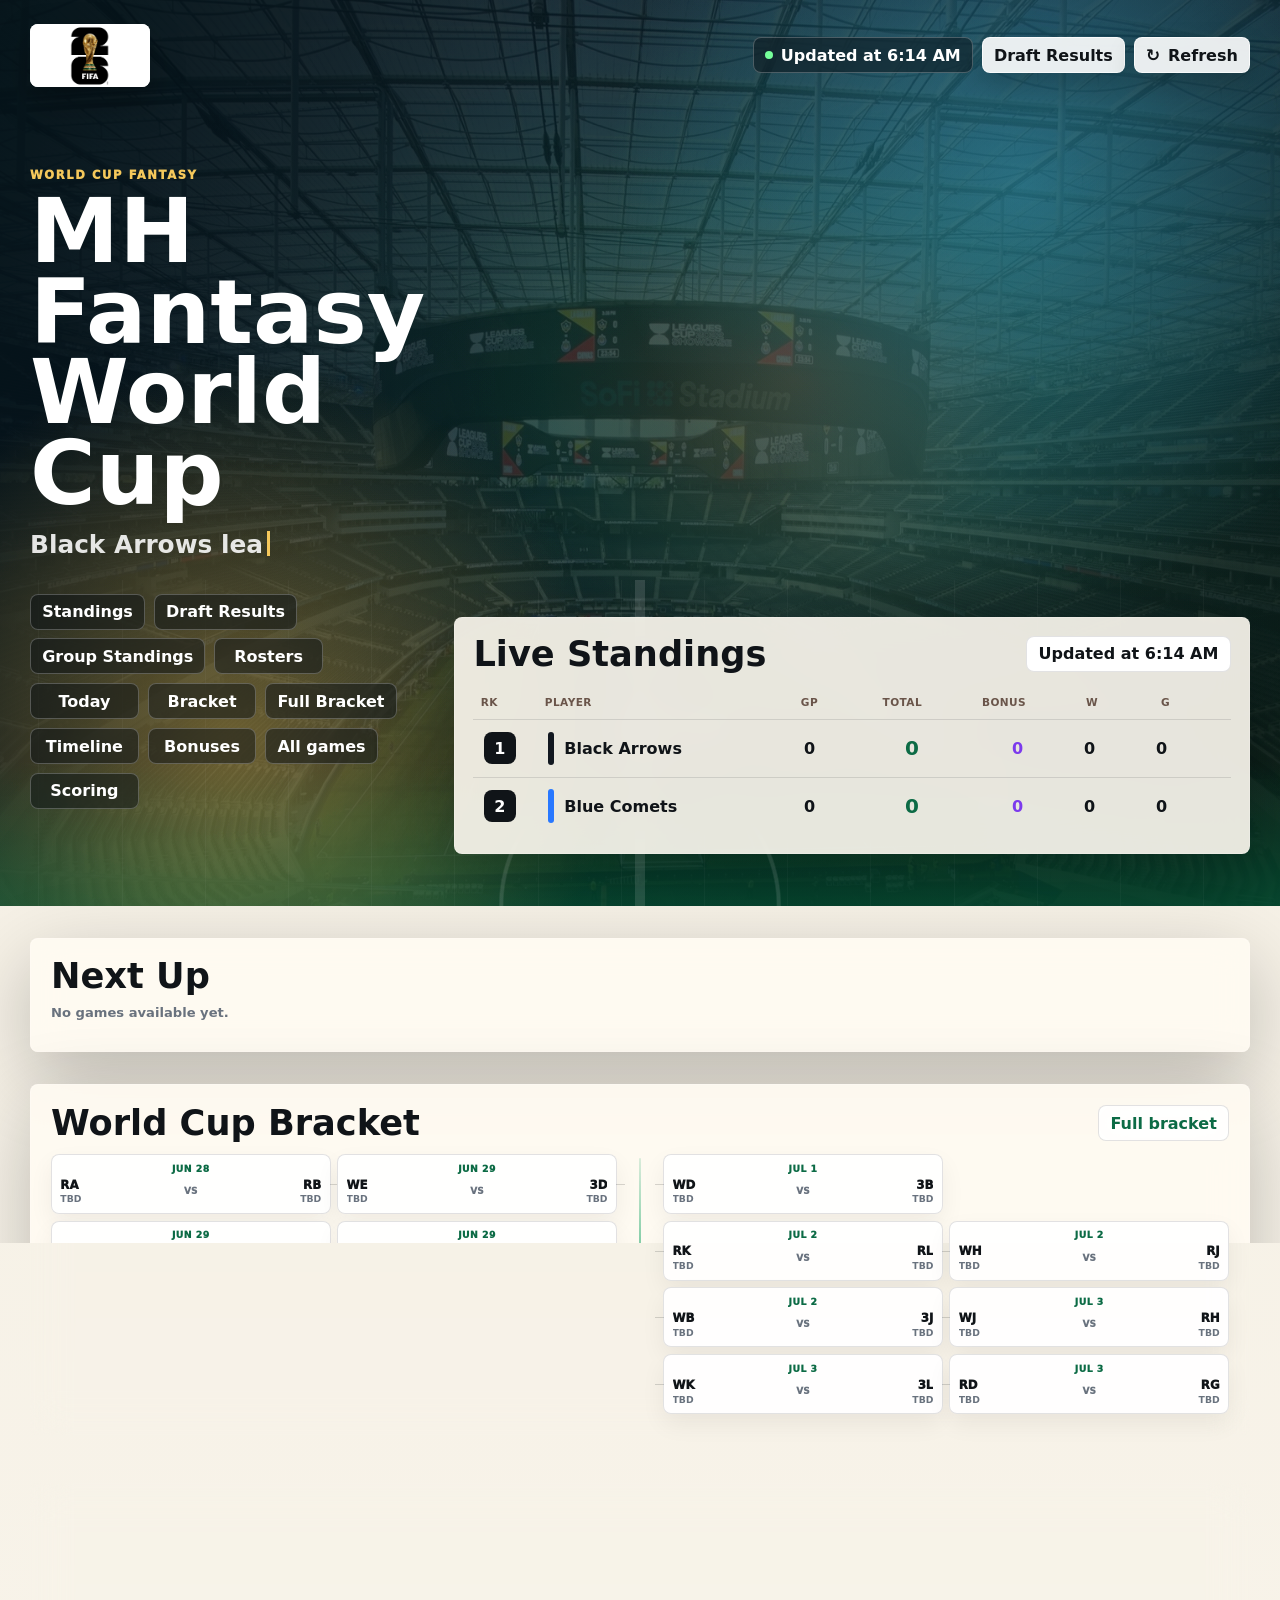
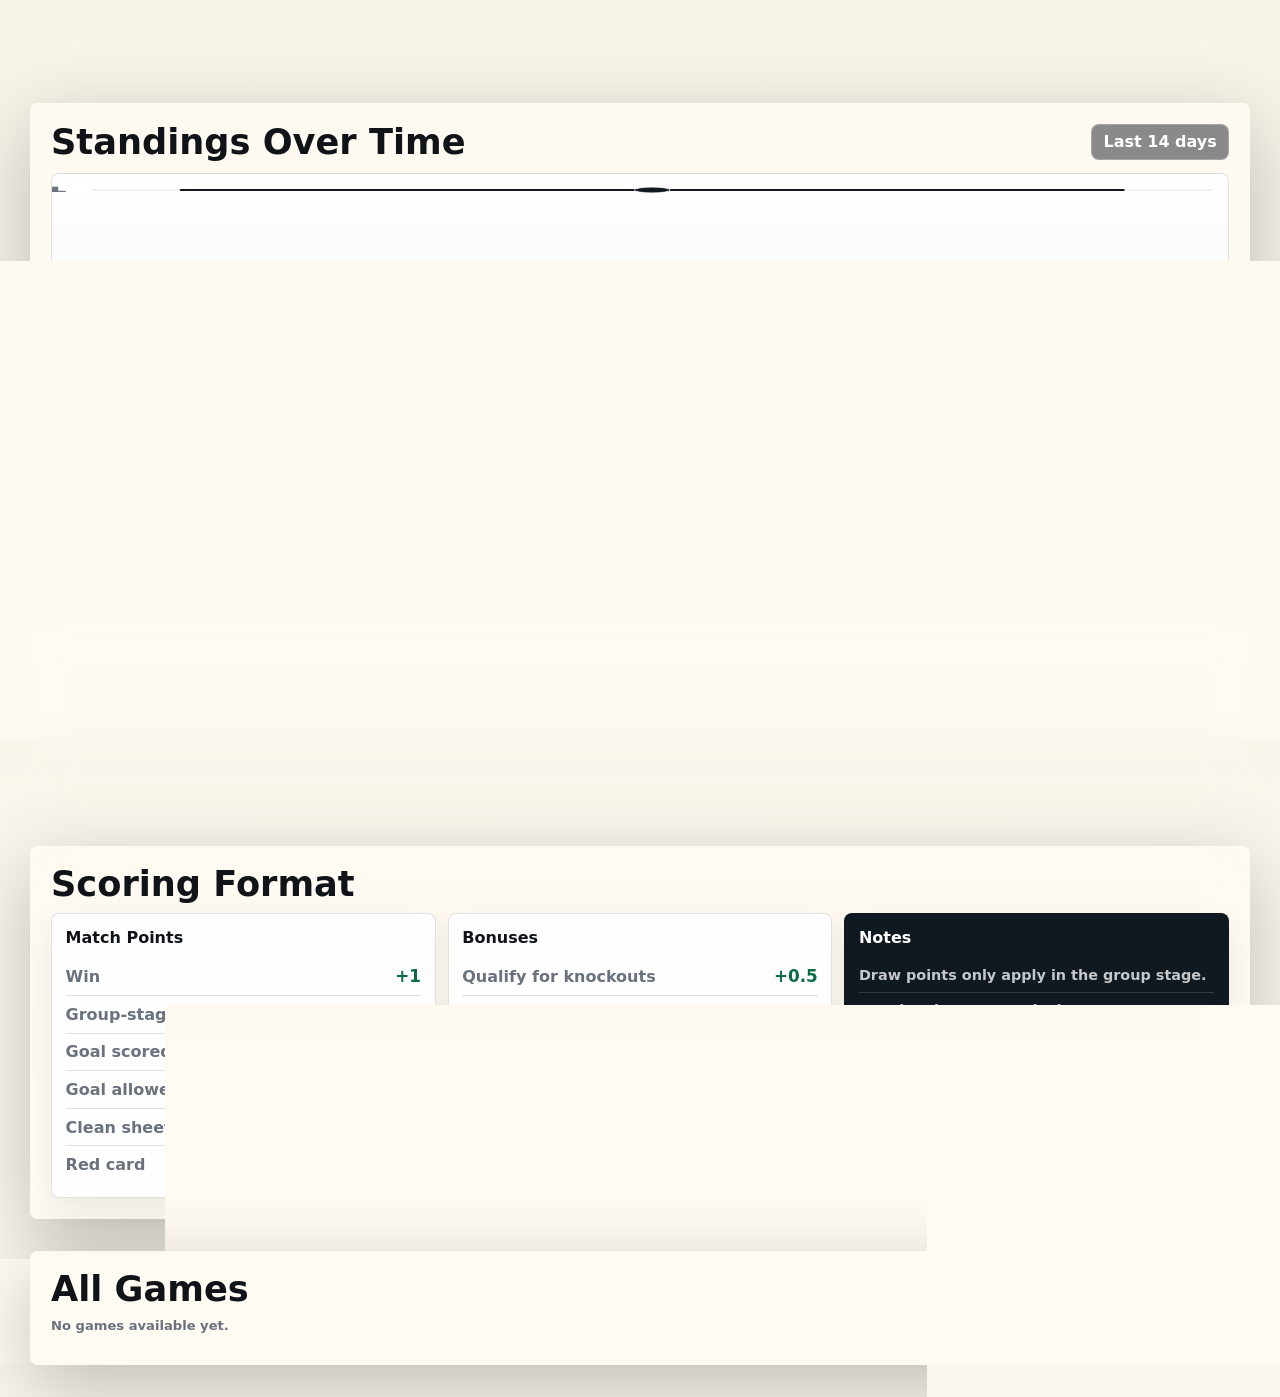
==== index.html @ ad32fd96 "ready for knockouts" ====
<!doctype html>
<html lang="en">
  <head>
    <meta charset="utf-8">
    <meta name="viewport" content="width=device-width, initial-scale=1">
    <title>World Cup Fantasy Table</title>
    <meta name="description" content="A simple, visual landing page for a World Cup fantasy league.">
    <link rel="stylesheet" href="./styles.css">
  </head>
  <body>
    <main>
      <section class="matchday-landing" aria-labelledby="page-title">
        <div class="stadium-wash"></div>
        <header class="topline">
          <img src="./assets/avi_assets/2026-fifa-world-cup-logo.jpg" alt="World Cup 2026 logo" class="brand-mark">
          <div class="top-actions">
            <div class="live-chip" id="top-updated"><span></span> Updating</div>
            <a class="refresh-button draft-results-button" href="./draft-results.html" aria-label="View draft results and initial power rankings">
              Draft Results
            </a>
            <button type="button" class="refresh-button" id="refresh-dashboard" aria-label="Refresh results">
              <span aria-hidden="true">↻</span>
              Refresh
            </button>
          </div>
        </header>

        <div class="hero-grid">
          <section class="hero-copy">
            <p class="eyebrow">World Cup Fantasy</p>
            <h1 id="page-title">MH Fantasy World Cup</h1>
            <p class="typing-line" aria-live="polite">
              <span id="typing-text">Loading table notes</span>
            </p>
            <nav class="jump-row" aria-label="Dashboard sections">
              <a href="#standings">Standings</a>
              <a href="./draft-results.html">Draft Results</a>
              <a href="./group-standings.html">Group Standings</a>
              <a href="#countries">Rosters</a>
              <a href="#matches">Today</a>
              <a href="#world-cup-bracket">Bracket</a>
              <a href="./world-cup-bracket.html">Full Bracket</a>
              <a href="#timeline">Timeline</a>
              <a href="#projected-bonuses">Bonuses</a>
              <a href="#all-games">All games</a>
              <a href="#scoring">Scoring</a>
            </nav>
          </section>

          <section id="standings" class="table-stage" aria-labelledby="standings-title">
            <div class="section-heading">
              <div>
                <h2 id="standings-title">Live Standings</h2>
              </div>
              <span id="last-updated" class="soft-pill">Loading</span>
            </div>
            <div class="standings-wrap">
              <table class="fantasy-table">
                <thead>
                  <tr>
                    <th title="Rank">RK</th>
                    <th>Player</th>
                    <th>GP</th>
                    <th>Total</th>
                    <th title="Bonus">Bonus</th>
                    <th title="Wins">W</th>
                    <th title="Goals">G</th>
                    <th title="Defense">Def</th>
                    <th title="Countries remaining">Alive</th>
                    <th title="Cards">Cards</th>
                  </tr>
                </thead>
                <tbody id="standings-body"></tbody>
              </table>
            </div>
          </section>
        </div>

        <div class="flag-ribbon" id="flag-ribbon" aria-label="Countries in play"></div>
      </section>

      <section id="matches" class="content-section match-section" aria-labelledby="matches-title">
        <div class="section-heading">
          <div>
            <h2 id="matches-title">Today's Games</h2>
          </div>
        </div>
        <div id="match-strip" class="match-strip"></div>
      </section>

      <section id="world-cup-bracket" class="content-section bracket-section" aria-labelledby="bracket-title">
        <div class="section-heading">
          <div>
            <h2 id="bracket-title">World Cup Bracket</h2>
          </div>
          <a class="soft-pill soft-pill-link" href="./world-cup-bracket.html">Full bracket</a>
        </div>
        <div id="world-cup-bracket-grid" class="world-cup-bracket-grid"></div>
      </section>

      <section id="countries" class="content-section countries-section" aria-labelledby="countries-title">
        <div class="section-heading">
          <div>
            <h2 id="countries-title">Rosters</h2>
          </div>
        </div>
        <div id="country-breakdown" class="roster-breakdown"></div>
      </section>

      <section id="timeline" class="content-section timeline-section" aria-labelledby="timeline-title">
        <div class="section-heading">
          <div>
            <h2 id="timeline-title">Standings Over Time</h2>
          </div>
          <span class="soft-pill">Last 14 days</span>
        </div>
        <div id="points-timeline" class="points-timeline"></div>
      </section>

      <section id="projected-bonuses" class="content-section projected-bonus-section" aria-labelledby="projected-bonus-title">
        <div class="section-heading">
          <div>
            <h2 id="projected-bonus-title">Bonuses</h2>
          </div>
          <span class="soft-pill">Group table</span>
        </div>
        <div id="projected-bonus-grid" class="projected-bonus-grid"></div>
      </section>

      <section id="scoring" class="content-section scoring-section" aria-labelledby="scoring-title">
        <div class="section-heading">
          <div>
            <h2 id="scoring-title">Scoring Format</h2>
          </div>
        </div>
        <div class="scoring-grid" aria-label="World Cup fantasy scoring rules">
          <article class="scoring-card">
            <h3>Match Points</h3>
            <div class="scoring-row"><span>Win</span><strong>+1</strong></div>
            <div class="scoring-row"><span>Group-stage draw</span><strong>+0.5</strong></div>
            <div class="scoring-row"><span>Goal scored</span><strong>+0.5</strong></div>
            <div class="scoring-row"><span>Goal allowed</span><strong>-0.25</strong></div>
            <div class="scoring-row"><span>Clean sheet</span><strong>+0.5</strong></div>
            <div class="scoring-row"><span>Red card</span><strong>-1</strong></div>
          </article>
          <article class="scoring-card">
            <h3>Bonuses</h3>
            <div class="scoring-row"><span>Qualify for knockouts</span><strong>+0.5</strong></div>
            <div class="scoring-row"><span>Win group</span><strong>+1</strong></div>
            <div class="scoring-row"><span>Win World Cup</span><strong>+2</strong></div>
          </article>
          <article class="scoring-card scoring-notes">
            <h3>Notes</h3>
            <p>Draw points only apply in the group stage.</p>
            <p>Penalty shootout goals do not count as goals scored.</p>
            <p>There are no round-by-round knockout advancement bonuses.</p>
          </article>
        </div>
      </section>

      <section id="all-games" class="content-section all-games-section" aria-labelledby="all-games-title">
        <div class="section-heading">
          <div>
            <h2 id="all-games-title">All Games</h2>
          </div>
        </div>
        <div id="all-games-list" class="all-games-list"></div>
      </section>
    </main>

    <div id="match-breakdown-modal" class="match-breakdown-modal" aria-hidden="true">
      <div class="match-breakdown-backdrop" data-close-match-breakdown></div>
      <section class="match-breakdown-panel" role="dialog" aria-modal="true" aria-labelledby="match-breakdown-title">
        <button class="match-breakdown-close" type="button" aria-label="Close scoring breakdown" data-close-match-breakdown>&times;</button>
        <div id="match-breakdown-content"></div>
      </section>
    </div>

    <script src="./config.js"></script>
    <script src="./world-cup-2026-groups.js?v=20260620-groups"></script>
    <script src="./app.js?v=20260620-groups"></script>
  </body>
</html>
---- styles.css ----
:root {
  --ink: #101418;
  --muted: #69727e;
  --paper: #fbf7ee;
  --line: rgba(16, 20, 24, 0.12);
  --grass: #0a5a3c;
  --green: #18a566;
  --gold: #f5c85b;
  --red: #e54b4b;
  --blue: #2878ff;
  --cyan: #4dd5ff;
  --shadow: 0 24px 80px rgba(0, 0, 0, 0.24);
  --radius: 8px;
  --font: Inter, ui-sans-serif, system-ui, -apple-system, BlinkMacSystemFont, "Segoe UI", sans-serif;
  --page-pad: clamp(0.85rem, 2.2vw, 1.5rem);
}

* {
  box-sizing: border-box;
}

html {
  scroll-behavior: smooth;
}

body {
  margin: 0;
  color: var(--ink);
  font-family: var(--font);
  background:
    linear-gradient(180deg, #07150f 0, #f5f0e5 38rem, #fbf7ee 100%);
  overflow-x: hidden;
}

button,
select {
  font: inherit;
}

.matchday-landing {
  position: relative;
  min-height: 100vh;
  padding: var(--page-pad);
  overflow: hidden;
  color: white;
  background:
    url("./assets/processed/landing-background-overlay.svg") center / cover,
    linear-gradient(90deg, rgba(4, 9, 12, 0.88), rgba(4, 9, 12, 0.38) 45%, rgba(4, 9, 12, 0.68)),
    url("./assets/processed/landing-background-desktop.jpg") center / cover;
}

.matchday-landing::before {
  content: "";
  position: absolute;
  inset: 0;
  pointer-events: none;
  background:
    radial-gradient(circle at 18% 82%, rgba(245, 200, 91, 0.42), transparent 24rem),
    radial-gradient(circle at 80% 20%, rgba(77, 213, 255, 0.34), transparent 26rem),
    linear-gradient(transparent 0 84%, rgba(10, 90, 60, 0.65));
}

.matchday-landing::after {
  content: "";
  position: absolute;
  inset: auto -10% 0;
  height: 36%;
  pointer-events: none;
  background:
    linear-gradient(90deg, transparent 49.7%, rgba(255, 255, 255, 0.18) 49.7% 50.3%, transparent 50.3%),
    radial-gradient(circle at 50% 100%, transparent 0 8.5rem, rgba(255, 255, 255, 0.18) 8.6rem 8.75rem, transparent 8.85rem),
    repeating-linear-gradient(90deg, rgba(255, 255, 255, 0.05) 0 1px, transparent 1px 5.2rem);
  opacity: 0.75;
}

.stadium-wash {
  position: absolute;
  inset: 0;
  pointer-events: none;
  backdrop-filter: saturate(1.1);
}

.topline,
.hero-grid,
.flag-ribbon {
  position: relative;
  z-index: 1;
}

.topline {
  display: flex;
  align-items: center;
  justify-content: space-between;
  gap: 1rem;
  width: min(1220px, 100%);
  margin: 0 auto clamp(1rem, 3vh, 2rem);
}

.brand-mark {
  width: clamp(4.2rem, 11vw, 7.5rem);
  aspect-ratio: 1200 / 628;
  object-fit: contain;
  background: white;
  border-radius: var(--radius);
  box-shadow: 0 14px 34px rgba(0, 0, 0, 0.28);
}

.top-actions {
  display: flex;
  align-items: center;
  justify-content: flex-end;
  gap: 0.55rem;
  min-width: 0;
}

.brand-link {
  display: inline-flex;
}

.live-chip,
.soft-pill,
.jump-row a,
.refresh-button {
  display: inline-flex;
  align-items: center;
  gap: 0.5rem;
  min-height: 2.25rem;
  padding: 0.45rem 0.7rem;
  border: 1px solid rgba(255, 255, 255, 0.24);
  border-radius: var(--radius);
  background: rgba(10, 16, 22, 0.48);
  color: white;
  text-decoration: none;
  font-weight: 800;
  backdrop-filter: blur(14px);
}

.refresh-button {
  cursor: pointer;
  color: var(--ink);
  border-color: rgba(255, 255, 255, 0.72);
  background: rgba(255, 255, 255, 0.9);
  box-shadow: 0 12px 28px rgba(0, 0, 0, 0.18);
}

.soft-pill-link {
  color: #0c6b45;
  border-color: var(--line);
  background: rgba(255, 255, 255, 0.88);
}

.soft-pill-link:hover {
  border-color: rgba(24, 165, 102, 0.36);
  background: rgba(24, 165, 102, 0.12);
}

.refresh-button:hover {
  transform: translateY(-1px);
}

.draft-results-button {
  white-space: nowrap;
}

.refresh-button:disabled {
  cursor: wait;
  opacity: 0.72;
}

.refresh-button span {
  display: inline-block;
  font-size: 1.05rem;
  line-height: 1;
}

.refresh-button.is-refreshing span {
  animation: spin 0.7s linear infinite;
}

.jump-row a {
  justify-content: center;
  min-width: 6.8rem;
}

.live-chip span {
  width: 0.5rem;
  height: 0.5rem;
  border-radius: 50%;
  background: #75ff9a;
  box-shadow: 0 0 0 0 rgba(117, 255, 154, 0.8);
  animation: pulse 1.8s infinite;
}

.live-chip {
  white-space: nowrap;
}

.hero-grid {
  display: grid;
  grid-template-columns: minmax(18rem, 0.66fr) minmax(39rem, 1.34fr);
  gap: clamp(1rem, 3vw, 2rem);
  align-items: end;
  width: min(1220px, 100%);
  margin: 0 auto;
  min-height: min(48rem, calc(100vh - 10rem));
}

.hero-copy {
  padding-bottom: clamp(1rem, 5vh, 4rem);
}

.eyebrow {
  margin: 0 0 0.55rem;
  color: var(--gold);
  font-size: 0.72rem;
  font-weight: 950;
  letter-spacing: 0.14em;
  text-transform: uppercase;
}

h1,
h2,
h3,
p {
  margin-top: 0;
}

h1 {
  max-width: 12ch;
  margin-bottom: 1rem;
  font-size: clamp(3.1rem, 7vw, 5.7rem);
  line-height: 0.9;
  letter-spacing: 0;
}

.typing-line {
  min-height: 2.8rem;
  max-width: 34rem;
  margin-bottom: 1.2rem;
  color: rgba(255, 255, 255, 0.88);
  font-size: clamp(1.1rem, 2.1vw, 1.55rem);
  font-weight: 800;
}

#typing-text::after {
  content: "";
  display: inline-block;
  width: 0.12em;
  height: 1em;
  margin-left: 0.18em;
  vertical-align: -0.12em;
  background: var(--gold);
  animation: caret 0.9s steps(1) infinite;
}

.jump-row {
  display: flex;
  flex-wrap: wrap;
  gap: 0.55rem;
}

.table-stage,
.content-section {
  border: 1px solid rgba(255, 255, 255, 0.18);
  border-radius: var(--radius);
  background: rgba(255, 251, 242, 0.9);
  color: var(--ink);
  box-shadow: var(--shadow);
  backdrop-filter: blur(18px);
}

.table-stage {
  padding: clamp(0.85rem, 1.8vw, 1.15rem);
  overflow: hidden;
}

.section-heading {
  display: flex;
  gap: 1rem;
  align-items: center;
  justify-content: space-between;
  margin-bottom: 0.8rem;
}

.section-heading h2 {
  margin: 0;
  font-size: clamp(1.45rem, 3vw, 2.2rem);
  line-height: 0.95;
}

.table-stage .soft-pill {
  border-color: var(--line);
  background: white;
  color: var(--ink);
}

.standings-wrap {
  overflow-x: auto;
  overscroll-behavior-x: contain;
  scrollbar-color: rgba(16, 20, 24, 0.34) transparent;
}

.fantasy-table {
  width: 100%;
  min-width: 910px;
  border-collapse: collapse;
  table-layout: fixed;
}

.fantasy-table th:nth-child(1),
.fantasy-table td:nth-child(1) {
  width: 4rem;
}

.fantasy-table th:nth-child(2),
.fantasy-table td:nth-child(2) {
  width: 14rem;
}

.fantasy-table th:nth-child(3),
.fantasy-table td:nth-child(3) {
  width: 4rem;
}

.fantasy-table th:nth-child(4),
.fantasy-table td:nth-child(4) {
  width: 6.5rem;
}

.fantasy-table th:nth-child(5),
.fantasy-table td:nth-child(5) {
  width: 6.5rem;
}

.fantasy-table th:nth-child(6),
.fantasy-table td:nth-child(6),
.fantasy-table th:nth-child(7),
.fantasy-table td:nth-child(7) {
  width: 4.5rem;
}

.fantasy-table th:nth-child(8),
.fantasy-table td:nth-child(8),
.fantasy-table th:nth-child(9),
.fantasy-table td:nth-child(9),
.fantasy-table th:nth-child(10),
.fantasy-table td:nth-child(10) {
  width: 5.5rem;
}

.fantasy-table th {
  overflow: hidden;
  padding: 0.7rem 0.46rem;
  color: #6a554a;
  font-size: 0.66rem;
  letter-spacing: 0.04em;
  text-align: right;
  text-overflow: ellipsis;
  text-transform: uppercase;
  white-space: nowrap;
}

.countries-remaining {
  color: #0c6b45;
  font-weight: 950;
}

.fantasy-table th:nth-child(1),
.fantasy-table th:nth-child(2),
.fantasy-table td:nth-child(1),
.fantasy-table td:nth-child(2) {
  text-align: left;
}

.fantasy-table td {
  padding: 0.72rem 0.65rem;
  border-top: 1px solid var(--line);
  font-weight: 850;
  text-align: right;
  vertical-align: middle;
}

.mobile-standings-strip-cell {
  display: none;
}

.fantasy-table tbody tr {
  transition: transform 180ms ease, background 180ms ease;
}

.fantasy-table tbody tr:hover {
  background: rgba(245, 200, 91, 0.14);
  transform: translateX(3px);
}

.rank-cell {
  display: inline-grid;
  place-items: center;
  width: 2rem;
  height: 2rem;
  border-radius: var(--radius);
  color: white;
  background: var(--ink);
}

.player-cell {
  display: flex;
  align-items: center;
  gap: 0.65rem;
  min-width: 0;
}

.player-name-row {
  display: inline-flex;
  align-items: center;
  gap: 0.4rem;
  min-width: 0;
}

.player-swatch {
  width: 0.38rem;
  height: 2.1rem;
  border-radius: 999px;
  background: var(--manager-color, var(--green));
}

.player-name {
  display: block;
  color: inherit;
  font-size: 1rem;
  font-weight: 900;
  overflow-wrap: anywhere;
  text-decoration: none;
}

.player-name:hover,
.player-name:focus-visible {
  color: var(--manager-color, var(--green));
  outline: none;
  text-decoration: underline;
  text-underline-offset: 0.18rem;
}

.rank-movement {
  display: inline-flex;
  align-items: center;
  justify-content: center;
  min-width: 2rem;
  height: 1.25rem;
  padding: 0 0.35rem;
  border-radius: 999px;
  font-size: 0.72rem;
  font-weight: 950;
  line-height: 1;
  white-space: nowrap;
  font-variant-numeric: tabular-nums;
}

.rank-movement-up {
  color: #0f7a42;
  border: 1px solid rgba(24, 165, 102, 0.28);
  background: rgba(24, 165, 102, 0.14);
}

.rank-movement-down {
  color: #b42318;
  border: 1px solid rgba(229, 75, 75, 0.28);
  background: rgba(229, 75, 75, 0.14);
}

.player-sub {
  display: block;
  margin-top: 0.05rem;
  color: var(--muted);
  font-size: 0.78rem;
  font-weight: 700;
}

.total-points {
  color: #0c6b45;
  font-size: 1.25rem;
}

.total-points-current,
.total-points-projected {
  display: block;
}

.total-points-current {
  line-height: 1;
}

.total-points-projected {
  margin-top: 0.16rem;
  color: #6a554a;
  font-size: 0.68rem;
  font-weight: 800;
  line-height: 1.05;
  white-space: nowrap;
}

.bonus-points,
.projected-bonus-points {
  color: #7c3aed;
  font-size: 1rem;
  font-weight: 950;
}

.negative {
  color: #bb2c2c;
}

.flag-ribbon {
  display: flex;
  gap: 0.5rem;
  width: min(1220px, 100%);
  margin: 1rem auto 0;
  overflow-x: auto;
  padding: 0.2rem 0 0.55rem;
  scrollbar-width: thin;
}

.flag-chip {
  display: inline-flex;
  align-items: center;
  gap: 0.45rem;
  flex: 0 0 auto;
  min-height: 2.3rem;
  padding: 0.35rem 0.65rem;
  border: 1px solid rgba(255, 255, 255, 0.3);
  border-radius: 999px;
  background: rgba(255, 255, 255, 0.84);
  color: var(--ink);
  font-weight: 900;
  box-shadow: 0 12px 32px rgba(0, 0, 0, 0.18);
  animation: drift 8s ease-in-out infinite;
}

.flag-chip .flag-square.flag-emoji {
  width: 2.25rem;
  height: 1.7rem;
  font-size: 0.78rem;
  overflow: hidden;
}

.flag-chip:nth-child(2n) {
  animation-delay: -2s;
}

.content-section {
  width: min(1220px, calc(100% - 2rem));
  margin: clamp(1rem, 3vw, 2rem) auto;
  padding: clamp(1rem, 2vw, 1.25rem);
}

.countries-section {
  margin-top: clamp(1.5rem, 4vw, 3rem);
}

select {
  min-height: 2.5rem;
  max-width: 100%;
  border: 1px solid var(--line);
  border-radius: var(--radius);
  background: white;
  color: var(--ink);
  padding: 0 0.75rem;
  font-weight: 850;
}

.roster-breakdown {
  display: grid;
  grid-template-columns: repeat(auto-fit, minmax(14.5rem, 1fr));
  gap: 0.55rem;
  align-items: start;
}

.countries-section .soft-pill {
  border-color: var(--line);
  background: white;
  color: var(--ink);
}

.roster-card {
  min-width: 0;
  scroll-margin-top: 1rem;
  border: 1px solid var(--line);
  border-radius: var(--radius);
  background: rgba(255, 255, 255, 0.92);
  box-shadow: 0 12px 34px rgba(16, 20, 24, 0.08);
  overflow: hidden;
}

.roster-card:target {
  border-color: color-mix(in srgb, var(--manager-color, var(--green)) 54%, white);
  box-shadow: 0 16px 42px rgba(16, 20, 24, 0.16);
}

.roster-card-header {
  display: flex;
  align-items: center;
  gap: 0.5rem;
  min-height: 3.9rem;
  padding: 0.65rem;
  border-bottom: 1px solid var(--line);
  background:
    linear-gradient(90deg, color-mix(in srgb, var(--manager-color, var(--green)) 16%, white), rgba(255, 255, 255, 0.82));
}

.roster-card-header .rank-cell {
  flex: 0 0 auto;
}

.roster-card-header h3 {
  margin: 0;
  font-size: 0.9rem;
  overflow-wrap: anywhere;
}

.roster-games-played {
  margin-left: auto;
  padding: 0.28rem 0.4rem;
  border: 1px solid color-mix(in srgb, var(--manager-color, var(--green)) 32%, white);
  border-radius: var(--radius);
  background: rgba(255, 255, 255, 0.62);
  color: var(--ink);
  font-size: 0.72rem;
  font-weight: 900;
  font-variant-numeric: tabular-nums;
  white-space: nowrap;
}

.roster-total-points {
  padding: 0.34rem 0.45rem;
  border-radius: var(--radius);
  background: var(--ink);
  color: white;
  font-size: 0.86rem;
  font-variant-numeric: tabular-nums;
  white-space: nowrap;
}

.roster-country-list {
  display: grid;
  gap: 0.1rem;
  padding: 0.28rem;
}

.roster-country-detail {
  border-radius: var(--radius);
}

.roster-country-detail:nth-child(odd) {
  background: rgba(16, 20, 24, 0.035);
}

.roster-country-detail[open] {
  background: rgba(16, 20, 24, 0.055);
}

.roster-country-detail[open] .roster-country-row {
  background: rgba(255, 255, 255, 0.66);
}

.roster-country-row {
  display: grid;
  grid-template-columns: auto auto minmax(0, 1fr) minmax(2.2rem, auto);
  align-items: center;
  gap: 0.36rem;
  min-height: 2.75rem;
  padding: 0.28rem;
  border-radius: var(--radius);
  cursor: pointer;
  list-style: none;
}

.roster-country-row:hover {
  background: rgba(255, 255, 255, 0.72);
}

.roster-country-row:focus-visible {
  outline: 3px solid color-mix(in srgb, var(--manager-color, var(--green)) 42%, white);
  outline-offset: 2px;
}

.roster-country-row::-webkit-details-marker {
  display: none;
}

.country-expand-icon {
  width: 1.1rem;
  height: 1.1rem;
  border: 1px solid var(--line);
  border-radius: 999px;
  background: white;
  position: relative;
}

.country-expand-icon::before,
.country-expand-icon::after {
  content: "";
  position: absolute;
  inset: 50% auto auto 50%;
  width: 0.48rem;
  height: 0.1rem;
  border-radius: 999px;
  background: var(--ink);
  transform: translate(-50%, -50%);
}

.country-expand-icon::after {
  transform: translate(-50%, -50%) rotate(90deg);
}

.roster-country-detail[open] .country-expand-icon::after {
  opacity: 0;
}

.roster-country-row .flag-square {
  width: 2rem;
  height: 1.55rem;
  font-size: 0.72rem;
}

.roster-country-name {
  display: grid;
  min-width: 0;
  gap: 0.08rem;
}

.roster-country-name strong {
  overflow: hidden;
  text-overflow: ellipsis;
  white-space: nowrap;
}

.roster-country-name span {
  color: var(--muted);
  font-size: 0.68rem;
  font-weight: 750;
  text-transform: capitalize;
}

.country-point-number {
  min-width: 2.2rem;
  text-align: right;
  font-size: 0.88rem;
  font-variant-numeric: tabular-nums;
  color: var(--ink);
}

.country-match-list {
  display: grid;
  gap: 0.22rem;
  padding: 0 0.34rem 0.45rem 2.1rem;
}

.country-match-row {
  display: grid;
  grid-template-columns: 3rem minmax(0, 1fr) auto minmax(4.25rem, auto);
  align-items: center;
  gap: 0.38rem;
  min-height: 2.25rem;
  padding: 0.38rem 0.48rem;
  border: 1px solid var(--line);
  border-radius: var(--radius);
  background: rgba(255, 255, 255, 0.82);
  font-size: 0.74rem;
  font-weight: 850;
}

.country-bonus-row {
  border-color: rgba(124, 58, 237, 0.24);
  background: rgba(124, 58, 237, 0.08);
}

.country-bonus-row .country-match-date,
.country-bonus-row .country-match-points {
  color: #6d28d9;
}

.country-match-date,
.country-match-score {
  color: var(--muted);
  font-variant-numeric: tabular-nums;
  white-space: nowrap;
}

.country-match-opponent {
  min-width: 0;
  overflow: hidden;
  text-overflow: ellipsis;
  white-space: nowrap;
}

.country-match-score,
.country-match-points {
  text-align: right;
}

.country-match-points {
  color: #0c6b45;
  font-variant-numeric: tabular-nums;
  white-space: nowrap;
}

.country-card {
  min-height: 11.5rem;
  padding: 0.8rem;
  border: 1px solid var(--line);
  border-radius: var(--radius);
  background:
    linear-gradient(160deg, rgba(255, 255, 255, 0.96), rgba(248, 238, 217, 0.88)),
    linear-gradient(90deg, var(--manager-color, var(--green)), transparent);
}

.country-top {
  display: flex;
  align-items: flex-start;
  justify-content: space-between;
  gap: 0.75rem;
}

.flag-square {
  display: grid;
  place-items: center;
  flex: 0 0 auto;
  width: 3.1rem;
  height: 2.35rem;
  border-radius: var(--radius);
  background: linear-gradient(135deg, var(--flag-a), var(--flag-b) 52%, var(--flag-c));
  color: white;
  font-weight: 950;
  box-shadow: inset 0 0 0 1px rgba(255, 255, 255, 0.34);
}

.flag-square.flag-emoji {
  background: white;
  color: var(--ink);
  font-size: 1.35rem;
  line-height: 1;
  box-shadow:
    inset 0 0 0 1px rgba(16, 20, 24, 0.12),
    0 8px 18px rgba(16, 20, 24, 0.12);
}

.roster-country-row .flag-square.flag-emoji {
  font-size: 0.72rem;
  overflow: hidden;
}

.country-card h3 {
  margin: 0.7rem 0 0.2rem;
  font-size: 1.05rem;
  overflow-wrap: anywhere;
}

.country-meta {
  margin-bottom: 0.7rem;
  color: var(--muted);
  font-size: 0.82rem;
  font-weight: 750;
}

.mini-stats {
  display: grid;
  grid-template-columns: 1fr 1fr;
  gap: 0.45rem;
}

.mini-stats span {
  display: flex;
  justify-content: space-between;
  gap: 0.4rem;
  border-top: 1px solid var(--line);
  padding-top: 0.45rem;
  color: var(--muted);
  font-size: 0.78rem;
  font-weight: 800;
}

.mini-stats strong {
  color: var(--ink);
}

.match-strip,
.all-games-list,
.match-day-games {
  display: grid;
  gap: 0.75rem;
}

.match-strip {
  grid-template-columns: repeat(auto-fit, minmax(23rem, 1fr));
}

.all-games-list,
.match-day-games {
  grid-template-columns: repeat(auto-fit, minmax(18rem, 1fr));
}

.match-day-divider {
  grid-column: 1 / -1;
  display: grid;
  grid-template-columns: minmax(0, auto) 1fr auto;
  align-items: center;
  gap: 0.75rem;
  margin-top: 0.35rem;
  padding: 0.55rem 0.65rem;
  border: 1px solid var(--line);
  border-radius: var(--radius);
  background: rgba(255, 255, 255, 0.78);
  color: var(--muted);
  font-size: 0.78rem;
  font-weight: 900;
  letter-spacing: 0.08em;
  text-transform: uppercase;
  cursor: pointer;
  list-style: none;
}

.match-day-divider::-webkit-details-marker {
  display: none;
}

.match-day-divider::before {
  content: "+";
  display: grid;
  place-items: center;
  width: 1.35rem;
  height: 1.35rem;
  border-radius: 999px;
  background: #101820;
  color: white;
  font-size: 0.92rem;
  line-height: 1;
  letter-spacing: 0;
}

.match-day-divider::after {
  content: "";
  height: 1px;
  background: var(--line);
}

.match-day-group {
  grid-column: 1 / -1;
}

.match-day-group[open] .match-day-divider::before {
  content: "-";
}

.match-day-games {
  margin-top: 0.75rem;
}

.match-day-divider span {
  min-width: 0;
  overflow: hidden;
  text-overflow: ellipsis;
  white-space: nowrap;
}

.match-day-divider strong {
  color: var(--ink);
  font-size: 0.72rem;
  white-space: nowrap;
}

.match-card {
  padding: 0.8rem;
  border: 1px solid var(--line);
  border-radius: var(--radius);
  background: #101820;
  color: white;
  overflow: hidden;
}

.match-card-final {
  cursor: pointer;
  transition: border-color 180ms ease, box-shadow 180ms ease, transform 180ms ease;
}

.match-card-final:hover,
.match-card-final:focus-visible {
  border-color: rgba(246, 201, 69, 0.82);
  box-shadow: 0 16px 34px rgba(16, 24, 32, 0.26);
  outline: none;
  transform: translateY(-2px);
}

.match-stage {
  display: flex;
  align-items: center;
  justify-content: space-between;
  margin-bottom: 0.8rem;
  color: var(--gold);
  font-size: 0.75rem;
  font-weight: 900;
  letter-spacing: 0.08em;
  text-transform: uppercase;
}

.match-status {
  padding: 0.22rem 0.45rem;
  border-radius: 999px;
  line-height: 1;
}

.match-status-live {
  background: #e11d48;
  color: white;
}

.match-status-final {
  background: #ffffff;
  color: #101820;
}

.match-status-scheduled {
  background: #f6c945;
  color: #101820;
}

.score-row {
  display: grid;
  grid-template-columns: 1fr auto 1fr;
  align-items: center;
  gap: 0.65rem;
}

.score-row span {
  min-width: 0;
  overflow: hidden;
  text-overflow: ellipsis;
  white-space: nowrap;
}

.score-row span:last-child {
  text-align: right;
}

.score-row strong {
  font-size: 1.7rem;
}

.match-impact {
  margin: 0.7rem 0 0;
  color: rgba(255, 255, 255, 0.72);
  font-size: 0.88rem;
  font-weight: 750;
}

.match-manager-points {
  display: grid;
  gap: 0.35rem;
  margin-top: 0.8rem;
}

.match-manager-row {
  display: grid;
  grid-template-columns: auto minmax(0, 1fr) minmax(0, 0.86fr) minmax(7.6rem, auto);
  align-items: center;
  gap: 0.38rem;
  min-height: 2.25rem;
  padding: 0.38rem 0.46rem;
  border: 1px solid rgba(255, 255, 255, 0.12);
  border-radius: var(--radius);
  background: rgba(255, 255, 255, 0.08);
}

.match-manager-row i {
  width: 0.52rem;
  height: 1.35rem;
  border-radius: 999px;
  background: var(--manager-color, var(--green));
}

.match-manager-row strong,
.match-manager-row em {
  min-width: 0;
  overflow: hidden;
  text-overflow: ellipsis;
  white-space: nowrap;
}

.match-manager-row strong {
  font-size: 0.84rem;
}

.match-manager-row em {
  color: rgba(255, 255, 255, 0.72);
  font-size: 0.78rem;
  font-style: normal;
}

.match-manager-row b {
  font-variant-numeric: tabular-nums;
}

.match-points-stack {
  display: grid;
  justify-items: end;
  gap: 0.16rem;
  line-height: 1;
  min-width: 0;
  padding: 0.3rem 0.42rem;
  border: 1px solid rgba(255, 255, 255, 0.08);
  border-radius: 8px;
  background: rgba(255, 255, 255, 0.09);
  text-align: right;
}

.match-current-points,
.match-projected-points,
.match-projection-breakdown {
  min-width: 0;
  max-width: 100%;
  overflow: hidden;
  text-overflow: ellipsis;
  white-space: nowrap;
}

.match-current-points {
  color: white;
  font-size: 1.06rem;
  font-weight: 950;
}

.match-projected-points {
  color: #f6c945;
  font-size: 0.73rem;
  font-weight: 900;
}

.match-projection-breakdown {
  color: rgba(255, 255, 255, 0.58);
  font-size: 0.66rem;
  font-weight: 800;
}

body.modal-open {
  overflow: hidden;
}

.match-breakdown-modal {
  position: fixed;
  inset: 0;
  z-index: 50;
  display: none;
  padding: 1rem;
}

.match-breakdown-modal.is-open {
  display: grid;
  place-items: center;
}

.match-breakdown-backdrop {
  position: absolute;
  inset: 0;
  background: rgba(16, 24, 32, 0.66);
  backdrop-filter: blur(8px);
}

.match-breakdown-panel {
  position: relative;
  z-index: 1;
  width: min(56rem, 100%);
  max-height: min(82vh, 48rem);
  overflow: auto;
  padding: clamp(0.9rem, 2vw, 1.2rem);
  border: 1px solid rgba(255, 255, 255, 0.18);
  border-radius: var(--radius);
  background: #101820;
  color: white;
  box-shadow: 0 28px 80px rgba(0, 0, 0, 0.38);
}

.match-breakdown-close {
  position: sticky;
  top: 0;
  float: right;
  display: grid;
  place-items: center;
  width: 2rem;
  height: 2rem;
  border: 1px solid rgba(255, 255, 255, 0.22);
  border-radius: 999px;
  background: rgba(255, 255, 255, 0.12);
  color: white;
  cursor: pointer;
  font-size: 1.3rem;
  line-height: 1;
}

.match-breakdown-header {
  display: grid;
  gap: 0.22rem;
  padding-right: 2.5rem;
}

.match-breakdown-header span,
.match-breakdown-header p {
  margin: 0;
  color: rgba(255, 255, 255, 0.7);
  font-size: 0.78rem;
  font-weight: 800;
}

.match-breakdown-header span {
  color: var(--gold);
  letter-spacing: 0.06em;
  text-transform: uppercase;
}

.match-breakdown-header h3 {
  margin: 0;
  font-size: clamp(1.25rem, 3vw, 2rem);
  line-height: 1.05;
}

.match-breakdown-summary,
.match-breakdown-teams {
  display: grid;
  gap: 0.7rem;
  margin-top: 0.9rem;
}

.match-breakdown-summary {
  grid-template-columns: repeat(2, minmax(0, 1fr));
}

.match-breakdown-summary article,
.match-breakdown-team,
.match-breakdown-manager {
  min-width: 0;
  border: 1px solid rgba(255, 255, 255, 0.12);
  border-radius: var(--radius);
  background: rgba(255, 255, 255, 0.08);
}

.match-breakdown-summary article {
  display: flex;
  align-items: center;
  justify-content: space-between;
  gap: 0.5rem;
  padding: 0.65rem 0.75rem;
}

.match-breakdown-summary span,
.match-breakdown-team-title strong,
.match-breakdown-manager-title span {
  min-width: 0;
  overflow: hidden;
  text-overflow: ellipsis;
  white-space: nowrap;
}

.match-breakdown-summary strong,
.match-breakdown-team-title span,
.match-breakdown-manager-title strong,
.match-breakdown-row strong {
  color: var(--gold);
  font-variant-numeric: tabular-nums;
}

.draft-page {
  background:
    linear-gradient(180deg, #07150f 0, #13231b 24rem, #f5f0e5 24.1rem, #fbf7ee 100%);
}

.draft-hero {
  position: relative;
  overflow: hidden;
  min-height: 36rem;
  padding: var(--page-pad);
  color: white;
  background:
    url("./assets/processed/landing-background-overlay.svg") center / cover,
    linear-gradient(90deg, rgba(4, 9, 12, 0.9), rgba(4, 9, 12, 0.54)),
    url("./assets/processed/landing-background-desktop.jpg") center / cover;
}

.draft-hero::before {
  content: "";
  position: absolute;
  inset: 0;
  pointer-events: none;
  background:
    radial-gradient(circle at 18% 78%, rgba(245, 200, 91, 0.34), transparent 22rem),
    radial-gradient(circle at 86% 16%, rgba(77, 213, 255, 0.22), transparent 26rem),
    linear-gradient(transparent 0 72%, rgba(10, 90, 60, 0.72));
}

.draft-topline,
.draft-hero-grid {
  position: relative;
  z-index: 1;
}

.draft-hero-grid {
  display: grid;
  grid-template-columns: minmax(18rem, 0.8fr) minmax(24rem, 1.2fr);
  gap: clamp(1rem, 4vw, 3rem);
  align-items: end;
  width: min(1220px, 100%);
  min-height: 25rem;
  margin: 0 auto;
}

.draft-copy h1 {
  max-width: 9ch;
}

.draft-lede {
  max-width: 34rem;
  color: rgba(255, 255, 255, 0.86);
  font-size: clamp(1.1rem, 2.2vw, 1.55rem);
  font-weight: 850;
  line-height: 1.28;
}

.draft-scoreboard {
  display: grid;
  grid-template-columns: repeat(2, minmax(0, 1fr));
  gap: 0.7rem;
}

.draft-scoreboard article,
.draft-highlight-card,
.power-card,
.draft-roster-card {
  border: 1px solid var(--line);
  border-radius: var(--radius);
  background: rgba(255, 255, 255, 0.94);
  color: var(--ink);
  box-shadow: 0 16px 38px rgba(16, 20, 24, 0.1);
}

.draft-scoreboard article {
  display: grid;
  gap: 0.35rem;
  min-height: 7.2rem;
  padding: 0.95rem;
  border-color: rgba(255, 255, 255, 0.22);
  background: rgba(255, 251, 242, 0.92);
  backdrop-filter: blur(14px);
}

.draft-scoreboard span,
.draft-highlight-card span,
.draft-roster-card header p,
.draft-roster-pick em,
.draft-country-cell em {
  color: var(--muted);
  font-size: 0.75rem;
  font-weight: 900;
  letter-spacing: 0.06em;
  text-transform: uppercase;
}

.draft-scoreboard strong {
  align-self: end;
  font-size: clamp(1.35rem, 3vw, 2.1rem);
  line-height: 1;
  overflow-wrap: anywhere;
}

.draft-section {
  margin-top: clamp(1rem, 3vw, 2rem);
}

.draft-soft-pill {
  border-color: var(--line);
  background: white;
  color: var(--ink);
}

.power-rankings,
.draft-rosters {
  display: grid;
  gap: 0.75rem;
}

.power-card {
  display: grid;
  grid-template-columns: 4rem minmax(0, 1fr) minmax(10rem, auto);
  align-items: center;
  gap: 0.8rem;
  min-height: 6rem;
  padding: 0.85rem;
}

.power-rank {
  display: grid;
  place-items: center;
  width: 3.1rem;
  height: 3.1rem;
  border-radius: var(--radius);
  background: var(--ink);
  color: white;
  font-size: 1.05rem;
  font-weight: 950;
}

.power-main {
  display: grid;
  gap: 0.55rem;
  min-width: 0;
}

.power-title-row {
  display: flex;
  align-items: center;
  gap: 0.55rem;
  min-width: 0;
}

.power-title-row h3 {
  margin: 0;
  overflow-wrap: anywhere;
}

.power-bar {
  height: 0.72rem;
  border-radius: 999px;
  background: rgba(16, 20, 24, 0.08);
  overflow: hidden;
}

.power-bar span {
  display: block;
  width: var(--power-width);
  height: 100%;
  border-radius: inherit;
  background: linear-gradient(90deg, var(--manager-color), color-mix(in srgb, var(--manager-color) 35%, var(--gold)));
}

.power-meta,
.power-roster-flags {
  display: flex;
  flex-wrap: wrap;
  gap: 0.4rem;
}

.power-meta span,
.power-roster-flags span {
  display: inline-flex;
  align-items: center;
  min-height: 1.7rem;
  padding: 0.18rem 0.45rem;
  border: 1px solid var(--line);
  border-radius: 999px;
  background: rgba(255, 255, 255, 0.78);
  font-size: 0.75rem;
  font-weight: 900;
}

.power-roster-flags {
  justify-content: flex-end;
}

.power-roster-flags span {
  justify-content: center;
  min-width: 2.05rem;
  padding-inline: 0.3rem;
  font-size: 0.92rem;
}

.draft-highlights {
  display: grid;
  grid-template-columns: repeat(auto-fit, minmax(13rem, 1fr));
  gap: 0.7rem;
}

.draft-highlight-card {
  display: grid;
  gap: 0.42rem;
  min-height: 8.6rem;
  padding: 0.9rem;
}

.draft-highlight-card strong {
  align-self: end;
  font-size: 1.25rem;
  line-height: 1.08;
  overflow-wrap: anywhere;
}

.draft-highlight-card p {
  margin: 0;
  color: var(--muted);
  font-size: 0.85rem;
  font-weight: 750;
  line-height: 1.3;
}

.draft-rosters {
  grid-template-columns: repeat(auto-fit, minmax(18rem, 1fr));
  align-items: start;
}

.draft-roster-card {
  overflow: hidden;
}

.draft-roster-card header {
  display: grid;
  grid-template-columns: auto minmax(0, 1fr) auto;
  align-items: center;
  gap: 0.55rem;
  min-height: 4.5rem;
  padding: 0.75rem;
  border-bottom: 1px solid var(--line);
  background:
    linear-gradient(90deg, color-mix(in srgb, var(--manager-color) 16%, white), rgba(255, 255, 255, 0.88));
}

.draft-roster-card header h3 {
  margin: 0 0 0.15rem;
  font-size: 1rem;
  overflow-wrap: anywhere;
}

.draft-roster-card header p {
  margin: 0;
  letter-spacing: 0;
  text-transform: none;
}

.draft-roster-card header > strong {
  padding: 0.42rem 0.5rem;
  border-radius: var(--radius);
  background: var(--ink);
  color: white;
  font-variant-numeric: tabular-nums;
}

.draft-roster-picks {
  display: grid;
  gap: 0.12rem;
  padding: 0.36rem;
}

.draft-roster-pick {
  display: grid;
  grid-template-columns: auto minmax(0, 1fr) auto;
  align-items: center;
  gap: 0.5rem;
  min-height: 3.15rem;
  padding: 0.35rem;
  border-radius: var(--radius);
}

.draft-roster-pick:nth-child(odd) {
  background: rgba(16, 20, 24, 0.04);
}

.draft-roster-pick strong,
.draft-roster-pick em,
.draft-country-cell strong,
.draft-country-cell em {
  display: block;
  min-width: 0;
  overflow: hidden;
  text-overflow: ellipsis;
  white-space: nowrap;
}

.draft-roster-pick em,
.draft-country-cell em {
  margin-top: 0.08rem;
  letter-spacing: 0;
  text-transform: none;
}

.draft-roster-pick b {
  font-variant-numeric: tabular-nums;
}

.draft-board-wrap {
  overflow-x: auto;
  scrollbar-color: rgba(16, 20, 24, 0.34) transparent;
}

.draft-board-table {
  width: 100%;
  min-width: 780px;
  border-collapse: collapse;
  table-layout: fixed;
}

.draft-board-table th {
  padding: 0.7rem 0.65rem;
  color: #6a554a;
  font-size: 0.72rem;
  letter-spacing: 0.08em;
  text-align: left;
  text-transform: uppercase;
}

.draft-board-table td {
  padding: 0.68rem 0.65rem;
  border-top: 1px solid var(--line);
  font-weight: 850;
  vertical-align: middle;
}

.draft-board-table th:nth-child(1),
.draft-board-table td:nth-child(1) {
  width: 5rem;
}

.draft-board-table th:nth-child(4),
.draft-board-table td:nth-child(4),
.draft-board-table th:nth-child(5),
.draft-board-table td:nth-child(5),
.draft-board-table th:nth-child(6),
.draft-board-table td:nth-child(6) {
  width: 7.5rem;
  text-align: right;
}

.draft-country-cell {
  display: grid;
  grid-template-columns: auto minmax(0, 1fr);
  align-items: center;
  gap: 0.55rem;
  min-width: 0;
}

.draft-country-cell .flag-square,
.draft-roster-pick .flag-square {
  width: 2.25rem;
  height: 1.7rem;
  font-size: 0.8rem;
  overflow: hidden;
}

.draft-empty {
  padding: 1rem;
  border: 1px dashed var(--line);
  border-radius: var(--radius);
  color: var(--muted);
  font-weight: 850;
}

.match-breakdown-team {
  padding: 0.75rem;
}

.match-breakdown-team-title,
.match-breakdown-manager-title,
.match-breakdown-row {
  display: grid;
  align-items: center;
  gap: 0.55rem;
}

.match-breakdown-team-title,
.match-breakdown-manager-title {
  grid-template-columns: minmax(0, 1fr) auto;
}

.match-breakdown-team-title {
  margin-bottom: 0.65rem;
}

.match-breakdown-manager {
  padding: 0.6rem;
}

.match-breakdown-manager + .match-breakdown-manager {
  margin-top: 0.5rem;
}

.match-breakdown-manager-title span {
  display: flex;
  align-items: center;
  gap: 0.38rem;
  font-weight: 900;
}

.match-breakdown-manager-title i {
  width: 0.52rem;
  height: 1.15rem;
  border-radius: 999px;
  background: var(--manager-color, var(--green));
}

.match-breakdown-rows {
  display: grid;
  gap: 0.34rem;
  margin-top: 0.55rem;
}

.match-breakdown-row {
  grid-template-columns: minmax(6.5rem, 0.7fr) minmax(0, 1fr) auto;
  padding: 0.45rem 0.5rem;
  border-radius: 8px;
  background: rgba(255, 255, 255, 0.08);
}

.match-breakdown-row span {
  font-size: 0.78rem;
  font-weight: 900;
}

.match-breakdown-row small {
  min-width: 0;
  color: rgba(255, 255, 255, 0.68);
  font-size: 0.74rem;
  font-weight: 750;
  line-height: 1.2;
  overflow-wrap: anywhere;
}

.match-breakdown-empty {
  margin: 0;
  color: rgba(255, 255, 255, 0.68);
  font-size: 0.82rem;
  font-weight: 750;
}

.roast-section {
  background:
    linear-gradient(135deg, rgba(16, 24, 32, 0.96), rgba(123, 29, 29, 0.9)),
    linear-gradient(90deg, rgba(245, 200, 91, 0.16), transparent);
  color: white;
  overflow: hidden;
}

.roast-section .section-heading h2 {
  color: white;
}

.roast-section .soft-pill {
  border-color: rgba(255, 255, 255, 0.18);
  background: rgba(255, 255, 255, 0.1);
  color: #f8e6a5;
}

.roast-feed,
.roast-latest,
.roast-archive-list {
  display: grid;
  gap: 0.75rem;
}

.roast-latest {
  grid-template-columns: repeat(auto-fit, minmax(min(100%, 16rem), 1fr));
}

.roast-card {
  display: grid;
  gap: 0.5rem;
  align-content: start;
  min-width: 0;
  max-width: 100%;
  padding: 0.75rem;
  overflow: hidden;
  border: 1px solid rgba(255, 255, 255, 0.16);
  border-radius: var(--radius);
  background: rgba(255, 255, 255, 0.1);
  box-shadow: 0 18px 44px rgba(0, 0, 0, 0.2);
}

.roast-card-nuclear {
  border-color: rgba(245, 200, 91, 0.46);
  background:
    linear-gradient(150deg, rgba(245, 200, 91, 0.16), rgba(255, 255, 255, 0.08)),
    rgba(255, 255, 255, 0.08);
}

.roast-evidence,
.roast-archive summary {
  display: flex;
  align-items: flex-start;
  justify-content: space-between;
  gap: 0.5rem;
  min-width: 0;
}

.roast-card-top {
  min-width: 0;
}

.roast-card-top span {
  min-width: 0;
  color: #f8e6a5;
  font-size: 0.68rem;
  font-weight: 950;
  letter-spacing: 0.04em;
  overflow-wrap: anywhere;
  text-transform: uppercase;
}

.roast-card p {
  margin: 0;
  max-width: 100%;
  overflow-wrap: anywhere;
  font-size: clamp(0.88rem, 1.2vw, 1.02rem);
  font-weight: 850;
  line-height: 1.22;
}

.roast-evidence {
  align-self: end;
  color: rgba(255, 255, 255, 0.72);
  font-size: 0.68rem;
  font-weight: 800;
  line-height: 1.2;
}

.roast-evidence span {
  min-width: 0;
  overflow-wrap: anywhere;
}

.roast-evidence time {
  flex: 0 0 auto;
  color: #f8e6a5;
  font-variant-numeric: tabular-nums;
}

.roast-archive {
  border-top: 1px solid rgba(255, 255, 255, 0.14);
  padding-top: 0.7rem;
}

.roast-archive summary {
  min-height: 2.4rem;
  cursor: pointer;
  color: rgba(255, 255, 255, 0.84);
  font-size: 0.9rem;
  font-weight: 950;
  list-style: none;
}

.roast-archive summary::-webkit-details-marker {
  display: none;
}

.roast-archive summary span {
  color: #f8e6a5;
  font-size: 0.78rem;
}

.roast-archive-list {
  margin-top: 0.6rem;
}

.roast-archive-list .roast-card {
  min-height: 0;
  padding: 0.72rem;
}

.roast-empty {
  display: grid;
  gap: 0.25rem;
  min-height: 6rem;
  place-content: center;
  border: 1px dashed rgba(255, 255, 255, 0.28);
  border-radius: var(--radius);
  background: rgba(255, 255, 255, 0.08);
  text-align: center;
}

.roast-empty strong {
  color: white;
  font-size: 1.1rem;
}

.roast-empty span {
  color: rgba(255, 255, 255, 0.68);
  font-size: 0.88rem;
  font-weight: 800;
}

.world-cup-bracket-grid {
  display: grid;
  grid-template-columns: minmax(0, 1fr) 1.8rem minmax(0, 1fr);
  align-items: stretch;
  gap: 0.55rem;
}

.world-cup-bracket-lane {
  display: grid;
  grid-template-columns: repeat(2, minmax(0, 1fr));
  gap: 0.42rem;
}

.world-cup-bracket-spine {
  position: relative;
  min-height: 100%;
}

.world-cup-bracket-spine::before {
  position: absolute;
  inset: 0.25rem calc(50% - 1px);
  width: 2px;
  border-radius: 999px;
  background: linear-gradient(180deg, rgba(24, 165, 102, 0.16), rgba(24, 165, 102, 0.7), rgba(24, 165, 102, 0.16));
  content: "";
}

.world-cup-bracket-match {
  position: relative;
  min-width: 0;
  display: grid;
  grid-template-columns: minmax(0, 1fr) auto minmax(0, 1fr);
  align-items: center;
  gap: 0.14rem 0.28rem;
  min-height: 3.75rem;
  padding: 0.46rem 0.52rem;
  border: 1px solid var(--line);
  border-radius: 8px;
  background: rgba(255, 255, 255, 0.92);
  box-shadow: 0 10px 24px rgba(16, 20, 24, 0.06);
}

.world-cup-bracket-match::after {
  position: absolute;
  top: 50%;
  width: 0.55rem;
  height: 1px;
  background: rgba(16, 20, 24, 0.16);
  content: "";
}

.world-cup-bracket-lane-left .world-cup-bracket-match::after {
  right: -0.56rem;
}

.world-cup-bracket-lane-right .world-cup-bracket-match::after {
  left: -0.56rem;
}

.world-cup-bracket-date {
  grid-column: 1 / -1;
  color: #0c6b45;
  font-size: 0.58rem;
  font-weight: 950;
  letter-spacing: 0.05em;
  line-height: 1;
  text-align: center;
  text-transform: uppercase;
}

.world-cup-bracket-side {
  min-width: 0;
  display: grid;
  gap: 0.12rem;
}

.world-cup-bracket-side strong,
.world-cup-bracket-side em {
  min-width: 0;
  overflow: hidden;
  text-overflow: ellipsis;
  white-space: nowrap;
}

.world-cup-bracket-side strong {
  color: var(--ink);
  font-size: 0.74rem;
  font-weight: 950;
}

.world-cup-bracket-side em {
  color: var(--muted);
  font-size: 0.58rem;
  font-style: normal;
  font-weight: 850;
}

.world-cup-bracket-side:last-child {
  text-align: right;
}

.world-cup-bracket-vs {
  color: var(--muted);
  font-size: 0.56rem;
  font-weight: 950;
  text-transform: uppercase;
}

.full-bracket-section {
  overflow-x: auto;
}

.full-bracket-tree {
  display: grid;
  grid-template-columns: 18rem 18rem 18rem 18rem 18rem;
  gap: 0.8rem;
  min-width: 94rem;
  overflow-x: auto;
  padding-bottom: 0.35rem;
}

.full-bracket-round {
  display: grid;
  grid-template-rows: auto 1fr;
  gap: 0.55rem;
  min-width: 0;
}

.full-bracket-round header {
  display: flex;
  align-items: center;
  justify-content: space-between;
  gap: 0.6rem;
  min-height: 2.6rem;
  padding: 0.58rem 0.65rem;
  border: 1px solid var(--line);
  border-radius: 8px;
  background: rgba(10, 16, 22, 0.9);
  color: white;
}

.full-bracket-round h2 {
  margin: 0;
  font-size: 0.84rem;
  font-weight: 950;
}

.full-bracket-round header span {
  color: rgba(255, 255, 255, 0.68);
  font-size: 0.66rem;
  font-weight: 900;
  text-transform: uppercase;
  white-space: nowrap;
}

.full-bracket-round-stack {
  display: grid;
  align-content: stretch;
  gap: 0.62rem;
}

.full-bracket-round-r32 .full-bracket-round-stack {
  grid-template-rows: repeat(16, minmax(5.2rem, 1fr));
}

.full-bracket-round-r16 .full-bracket-round-stack {
  grid-template-rows: repeat(8, minmax(5.2rem, 1fr));
}

.full-bracket-round-qf .full-bracket-round-stack {
  grid-template-rows: repeat(4, minmax(5.2rem, 1fr));
}

.full-bracket-round-sf .full-bracket-round-stack {
  grid-template-rows: repeat(2, minmax(5.2rem, 1fr));
}

.full-bracket-round-final .full-bracket-round-stack {
  grid-template-rows: minmax(5.2rem, 1fr);
}

.full-bracket-match {
  position: relative;
  min-width: 0;
  display: grid;
  align-content: start;
  gap: 0.48rem;
  padding: 0.62rem;
  border: 1px solid var(--line);
  border-radius: 8px;
  background: rgba(255, 255, 255, 0.94);
  box-shadow: 0 12px 28px rgba(16, 20, 24, 0.07);
}

.full-bracket-match::after {
  position: absolute;
  top: 50%;
  right: -0.82rem;
  width: 0.82rem;
  height: 1px;
  background: rgba(16, 20, 24, 0.18);
  content: "";
}

.full-bracket-round-final .full-bracket-match::after {
  display: none;
}

.full-bracket-match-top {
  display: flex;
  align-items: center;
  justify-content: space-between;
  gap: 0.5rem;
}

.full-bracket-match-top span,
.full-bracket-match-top time {
  color: var(--muted);
  font-size: 0.62rem;
  font-weight: 950;
  letter-spacing: 0.05em;
  text-transform: uppercase;
  white-space: nowrap;
}

.full-bracket-sides {
  display: grid;
  gap: 0.38rem;
}

.full-bracket-vs {
  justify-self: center;
  color: var(--muted);
  font-size: 0.58rem;
  font-weight: 950;
  line-height: 1;
  text-transform: uppercase;
}

.full-bracket-side {
  display: grid;
  gap: 0.35rem;
  min-width: 0;
}

.full-bracket-side > strong {
  min-width: 0;
  overflow: hidden;
  color: var(--ink);
  font-size: 0.78rem;
  font-weight: 950;
  text-overflow: ellipsis;
  white-space: nowrap;
}

.full-bracket-side-empty > strong {
  color: rgba(16, 20, 24, 0.42);
}

.full-bracket-path-list {
  display: flex;
  flex-wrap: wrap;
  gap: 0.24rem;
  min-width: 0;
}

.full-bracket-path-chip {
  min-width: 0;
  display: inline-grid;
  grid-template-columns: auto minmax(0, 1fr);
  gap: 0.08rem 0.22rem;
  max-width: 100%;
  padding: 0.22rem 0.32rem;
  border: 1px solid rgba(16, 20, 24, 0.08);
  border-radius: 7px;
  background: rgba(244, 249, 244, 0.82);
}

.full-bracket-path-chip > span {
  grid-row: 1 / 3;
  font-size: 0.78rem;
  line-height: 1.15;
}

.full-bracket-path-chip strong,
.full-bracket-path-chip em {
  min-width: 0;
  overflow: hidden;
  text-overflow: ellipsis;
  white-space: nowrap;
}

.full-bracket-path-chip strong {
  color: var(--ink);
  font-size: 0.62rem;
  font-weight: 950;
}

.full-bracket-path-chip em {
  color: var(--muted);
  font-size: 0.56rem;
  font-style: normal;
  font-weight: 850;
}

.full-bracket-empty-slot {
  display: inline-flex;
  align-items: center;
  min-height: 1.45rem;
  padding: 0.2rem 0.36rem;
  border: 1px dashed rgba(16, 20, 24, 0.16);
  border-radius: 7px;
  color: rgba(16, 20, 24, 0.42);
  font-size: 0.58rem;
  font-weight: 950;
  text-transform: uppercase;
}

.points-timeline {
  display: grid;
  gap: 0.9rem;
}

.timeline-mobile-summary {
  display: none;
}

.timeline-scroll {
  min-width: 0;
}

.timeline-chart {
  position: relative;
  display: grid;
  grid-template-columns: repeat(var(--timeline-days), minmax(4.5rem, 1fr));
  min-height: 15rem;
  padding: 1rem 0.7rem 2.4rem 2.45rem;
  border: 1px solid var(--line);
  border-radius: var(--radius);
  background:
    linear-gradient(180deg, rgba(255, 255, 255, 0.96), rgba(244, 249, 244, 0.9)),
    repeating-linear-gradient(0deg, transparent 0 2.8rem, rgba(16, 20, 24, 0.06) 2.8rem calc(2.8rem + 1px));
  overflow-x: auto;
}

.timeline-plot {
  position: absolute;
  inset: 1rem 0.9rem 2.4rem 2.45rem;
  width: calc(100% - 3.35rem);
  height: calc(100% - 3.4rem);
  overflow: visible;
}

.timeline-rank-line {
  stroke: rgba(16, 20, 24, 0.12);
  stroke-width: 1;
  vector-effect: non-scaling-stroke;
}

.timeline-rank-label {
  fill: var(--muted);
  font-size: 4px;
  font-weight: 950;
  text-anchor: end;
  transform: translateX(-2px);
  vector-effect: non-scaling-stroke;
}

.timeline-plot polyline {
  fill: none;
  stroke-width: 2.2;
  stroke-linecap: round;
  stroke-linejoin: round;
  vector-effect: non-scaling-stroke;
}

.timeline-plot circle {
  stroke: white;
  stroke-width: 0.8;
  vector-effect: non-scaling-stroke;
}

.timeline-day {
  position: relative;
  min-width: 4.5rem;
}

.timeline-date {
  position: absolute;
  inset: auto 0 0;
  color: var(--muted);
  font-size: 0.76rem;
  font-weight: 850;
  text-align: center;
  white-space: nowrap;
}

.timeline-table {
  display: grid;
  grid-template-columns: repeat(auto-fit, minmax(9rem, 1fr));
  gap: 0.55rem;
}

.timeline-card {
  display: grid;
  gap: 0.18rem;
  min-height: 6.2rem;
  padding: 0.7rem;
  border: 1px solid var(--line);
  border-left: 0.38rem solid var(--manager-color, var(--green));
  border-radius: var(--radius);
  background: rgba(255, 255, 255, 0.86);
}

.timeline-card .timeline-date {
  position: static;
  text-align: left;
}

.timeline-card strong {
  overflow-wrap: anywhere;
}

.timeline-card span:last-child {
  color: #0c6b45;
  font-size: 0.94rem;
  font-weight: 950;
}

.timeline-card small {
  color: var(--muted);
  font-size: 0.78rem;
  font-weight: 850;
}

.timeline-legend {
  display: flex;
  flex-wrap: wrap;
  gap: 0.5rem;
}

.timeline-legend span {
  display: inline-flex;
  align-items: center;
  gap: 0.35rem;
  min-height: 2rem;
  padding: 0.25rem 0.5rem;
  border: 1px solid var(--line);
  border-radius: 999px;
  background: rgba(255, 255, 255, 0.82);
  font-size: 0.82rem;
  font-weight: 850;
}

.timeline-legend i {
  width: 0.65rem;
  height: 0.65rem;
  border-radius: 999px;
  background: var(--manager-color, var(--green));
}

.projected-bonus-section .soft-pill {
  border-color: var(--line);
  background: white;
  color: var(--ink);
}

.projected-bonus-grid {
  display: grid;
  grid-template-columns: repeat(auto-fit, minmax(17rem, 1fr));
  gap: 0.75rem;
}

.projected-bonus-card {
  min-width: 0;
  padding: 0.8rem;
  border: 1px solid var(--line);
  border-radius: var(--radius);
  background: rgba(255, 255, 255, 0.92);
  box-shadow: 0 12px 30px rgba(16, 20, 24, 0.07);
}

.projected-bonus-card header {
  display: grid;
  grid-template-columns: auto minmax(0, 1fr) auto;
  align-items: center;
  gap: 0.55rem;
  padding-bottom: 0.65rem;
  border-bottom: 1px solid var(--line);
}

.projected-bonus-card h3,
.projected-bonus-card p {
  margin: 0;
}

.projected-bonus-card h3 {
  font-size: 0.98rem;
  overflow-wrap: anywhere;
}

.projected-bonus-card p {
  color: var(--muted);
  font-size: 0.76rem;
  font-weight: 800;
}

.projected-bonus-card header > strong {
  color: #7c3aed;
  font-size: 1.2rem;
  font-variant-numeric: tabular-nums;
}

.projected-bonus-list {
  display: grid;
  gap: 0.4rem;
  margin-top: 0.65rem;
}

.projected-bonus-country {
  display: grid;
  grid-template-columns: minmax(0, 1fr) auto;
  align-items: center;
  gap: 0.2rem 0.55rem;
  padding: 0.48rem 0.55rem;
  border: 1px solid color-mix(in srgb, var(--manager-color, var(--green)) 18%, var(--line));
  border-radius: 8px;
  background: color-mix(in srgb, var(--manager-color, var(--green)) 7%, white);
}

.projected-bonus-country span,
.projected-bonus-country em {
  min-width: 0;
  overflow: hidden;
  text-overflow: ellipsis;
  white-space: nowrap;
}

.projected-bonus-country span {
  font-size: 0.84rem;
  font-weight: 900;
}

.projected-bonus-country em {
  grid-column: 1;
  color: var(--muted);
  font-size: 0.72rem;
  font-style: normal;
  font-weight: 800;
}

.projected-bonus-country strong {
  grid-column: 2;
  grid-row: 1 / span 2;
  color: #7c3aed;
  font-variant-numeric: tabular-nums;
}

.projected-bonus-empty {
  margin: 0;
  color: var(--muted);
  font-size: 0.82rem;
  font-weight: 800;
}

.group-standings-grid {
  display: grid;
  grid-template-columns: repeat(auto-fit, minmax(18rem, 1fr));
  gap: 0.75rem;
}

.group-table-card {
  min-width: 0;
  overflow: hidden;
  border: 1px solid var(--line);
  border-radius: var(--radius);
  background: rgba(255, 255, 255, 0.92);
  box-shadow: 0 12px 30px rgba(16, 20, 24, 0.07);
}

.group-table-card header {
  display: flex;
  align-items: center;
  justify-content: space-between;
  gap: 0.6rem;
  padding: 0.72rem 0.78rem;
  border-bottom: 1px solid var(--line);
  background: linear-gradient(90deg, rgba(24, 165, 102, 0.12), rgba(255, 255, 255, 0.86));
}

.group-table-card h3 {
  margin: 0;
  font-size: 1rem;
}

.group-table-card header span {
  color: var(--muted);
  font-size: 0.72rem;
  font-weight: 900;
  letter-spacing: 0.04em;
  text-transform: uppercase;
}

.group-table {
  width: 100%;
  border-collapse: collapse;
  table-layout: fixed;
}

.group-table th,
.group-table td {
  padding: 0.54rem 0.5rem;
  border-top: 1px solid rgba(16, 20, 24, 0.07);
  font-size: 0.78rem;
  font-weight: 850;
  text-align: right;
  white-space: nowrap;
}

.group-table th {
  color: var(--muted);
  font-size: 0.66rem;
  letter-spacing: 0.04em;
  text-transform: uppercase;
}

.group-table th:nth-child(1),
.group-table td:nth-child(1) {
  width: 2.8rem;
  text-align: center;
}

.group-table th:nth-child(2),
.group-table td:nth-child(2) {
  width: auto;
  min-width: 0;
  overflow: hidden;
  text-align: left;
  text-overflow: ellipsis;
}

.group-table th:nth-child(3),
.group-table td:nth-child(3),
.group-table th:nth-child(4),
.group-table td:nth-child(4),
.group-table th:nth-child(5),
.group-table td:nth-child(5) {
  width: 3.2rem;
}

.group-table .is-qualifying {
  background: rgba(24, 165, 102, 0.12);
}

.group-table .is-qualifying td:first-child {
  color: #0c6b45;
}

.group-table .is-third-qualifying {
  background: rgba(224, 167, 47, 0.16);
}

.group-country-name {
  display: inline-block;
  max-width: calc(100% - 3.8rem);
  overflow: hidden;
  text-overflow: ellipsis;
  vertical-align: middle;
}

.ko-badge {
  display: inline-flex;
  align-items: center;
  justify-content: center;
  min-width: 2.4rem;
  margin-left: 0.28rem;
  padding: 0.12rem 0.25rem;
  border-radius: 999px;
  background: rgba(24, 165, 102, 0.15);
  color: #0c6b45;
  font-size: 0.58rem;
  font-weight: 950;
  line-height: 1;
  vertical-align: middle;
}

.is-third-qualifying .ko-badge {
  background: rgba(224, 167, 47, 0.2);
  color: #8a5a00;
}

.projected-bracket-grid {
  display: grid;
  grid-template-columns: repeat(auto-fit, minmax(15rem, 1fr));
  gap: 0.7rem;
}

.bracket-match-card {
  min-width: 0;
  padding: 0.78rem;
  border: 1px solid var(--line);
  border-radius: var(--radius);
  background: rgba(255, 255, 255, 0.92);
  box-shadow: 0 12px 30px rgba(16, 20, 24, 0.07);
}

.bracket-match-card > span {
  display: block;
  margin-bottom: 0.45rem;
  color: var(--muted);
  font-size: 0.65rem;
  font-weight: 950;
  letter-spacing: 0.04em;
  text-transform: uppercase;
}

.bracket-match-card div {
  display: grid;
  grid-template-columns: minmax(0, 1fr) auto minmax(0, 1fr);
  align-items: center;
  gap: 0.45rem;
}

.bracket-match-card strong {
  min-width: 0;
  overflow: hidden;
  font-size: 0.8rem;
  font-weight: 900;
  text-overflow: ellipsis;
  white-space: nowrap;
}

.bracket-match-card strong:last-child {
  text-align: right;
}

.bracket-match-card em {
  color: var(--muted);
  font-size: 0.65rem;
  font-style: normal;
  font-weight: 900;
  text-transform: uppercase;
}

.scoring-grid {
  display: grid;
  grid-template-columns: repeat(auto-fit, minmax(16rem, 1fr));
  gap: 0.75rem;
}

.scoring-card {
  min-width: 0;
  padding: 0.85rem;
  border: 1px solid var(--line);
  border-radius: var(--radius);
  background: rgba(255, 255, 255, 0.9);
  box-shadow: 0 12px 30px rgba(16, 20, 24, 0.07);
}

.scoring-card h3 {
  margin: 0 0 0.65rem;
  font-size: 1rem;
}

.scoring-row {
  display: flex;
  align-items: center;
  justify-content: space-between;
  gap: 0.7rem;
  min-height: 2.35rem;
  border-top: 1px solid var(--line);
  font-weight: 850;
}

.scoring-row:first-of-type {
  border-top: 0;
}

.scoring-row span {
  color: var(--muted);
}

.scoring-row strong {
  color: #0c6b45;
  font-size: 1.05rem;
  font-variant-numeric: tabular-nums;
  white-space: nowrap;
}

.scoring-notes {
  background: #101820;
  color: white;
}

.scoring-notes p {
  margin: 0;
  border-top: 1px solid rgba(255, 255, 255, 0.14);
  padding: 0.58rem 0;
  color: rgba(255, 255, 255, 0.76);
  font-size: 0.9rem;
  font-weight: 750;
}

.scoring-notes p:first-of-type {
  border-top: 0;
}

@keyframes pulse {
  70% {
    box-shadow: 0 0 0 0.65rem rgba(117, 255, 154, 0);
  }
}

@keyframes spin {
  to {
    transform: rotate(360deg);
  }
}

@keyframes caret {
  50% {
    opacity: 0;
  }
}

@keyframes drift {
  50% {
    transform: translateY(-0.25rem);
  }
}

@media (max-width: 1050px) {
  .hero-grid {
    grid-template-columns: 1fr;
    align-items: start;
    min-height: auto;
  }

  .hero-copy {
    padding-bottom: 0;
  }

  h1 {
    max-width: 12ch;
    font-size: clamp(3rem, 12vw, 5.4rem);
  }

  .table-stage {
    max-width: 100%;
  }

  .draft-hero-grid {
    grid-template-columns: 1fr;
    align-items: start;
    min-height: auto;
  }

  .world-cup-bracket-grid {
    grid-template-columns: 1fr;
  }

  .world-cup-bracket-lane {
    grid-template-columns: repeat(2, minmax(0, 1fr));
  }

  .world-cup-bracket-spine {
    display: none;
  }

  .world-cup-bracket-match::after {
    display: none;
  }

  .full-bracket-tree {
    grid-template-columns: repeat(5, minmax(16.5rem, 1fr));
    min-width: 86rem;
  }
}

@media (max-width: 720px) {
  :root {
    --page-pad: 0.75rem;
  }

  .matchday-landing {
    min-height: auto;
    padding: var(--page-pad) var(--page-pad) 1rem;
    background:
      url("./assets/processed/landing-background-overlay.svg") center / cover,
      linear-gradient(180deg, rgba(4, 9, 12, 0.78), rgba(4, 9, 12, 0.48)),
      url("./assets/processed/landing-background-mobile.jpg") center top / cover;
  }

  .draft-hero {
    min-height: auto;
    padding: var(--page-pad) var(--page-pad) 1rem;
    background:
      url("./assets/processed/landing-background-overlay.svg") center / cover,
      linear-gradient(180deg, rgba(4, 9, 12, 0.78), rgba(4, 9, 12, 0.54)),
      url("./assets/processed/landing-background-mobile.jpg") center top / cover;
  }

  .topline {
    align-items: center;
    gap: 0.65rem;
    margin-bottom: 0.6rem;
  }

  .top-actions {
    align-items: flex-end;
    flex-direction: column;
    gap: 0.35rem;
  }

  .live-chip {
    min-height: 2rem;
    max-width: 11rem;
    padding: 0.36rem 0.52rem;
    justify-content: center;
    font-size: 0.8rem;
    text-align: center;
  }

  .refresh-button {
    min-height: 2.15rem;
    padding: 0.36rem 0.58rem;
  }

  .draft-results-button {
    max-width: 11rem;
    justify-content: center;
    text-align: center;
  }

  h1 {
    max-width: 9ch;
    margin-bottom: 0.45rem;
    font-size: clamp(2.3rem, 13vw, 3.7rem);
  }

  .hero-copy {
    padding-top: 0.2rem;
  }

  .typing-line {
    min-height: 2.9rem;
    max-width: 30rem;
    margin-bottom: 0.65rem;
    font-size: 0.95rem;
  }

  .jump-row {
    display: grid;
    grid-template-columns: repeat(3, minmax(0, 1fr));
    gap: 0.4rem;
  }

  .jump-row a {
    min-width: 0;
    min-height: 2.55rem;
    padding-inline: 0.45rem;
    font-size: 0.82rem;
  }

  .section-heading {
    align-items: flex-start;
    flex-direction: column;
    gap: 0.65rem;
  }

  .section-heading h2 {
    font-size: 1.7rem;
  }

  .draft-scoreboard {
    grid-template-columns: repeat(2, minmax(0, 1fr));
  }

  .draft-scoreboard article {
    min-height: 6rem;
    padding: 0.75rem;
  }

  .draft-scoreboard strong {
    font-size: 1.35rem;
  }

  .draft-lede {
    max-width: 28rem;
    font-size: 0.98rem;
  }

  .power-card {
    grid-template-columns: auto minmax(0, 1fr);
    align-items: start;
  }

  .power-roster-flags {
    grid-column: 1 / -1;
    justify-content: flex-start;
    padding-left: 3.9rem;
  }

  .draft-board-wrap {
    overflow-x: visible;
  }

  .draft-board-table,
  .draft-board-table tbody,
  .draft-board-table tr,
  .draft-board-table td {
    display: block;
    width: 100%;
    min-width: 0;
  }

  .draft-board-table thead {
    position: absolute;
    width: 1px;
    height: 1px;
    overflow: hidden;
    clip: rect(0 0 0 0);
    white-space: nowrap;
  }

  .draft-board-table tbody {
    display: grid;
    gap: 0.65rem;
  }

  .draft-board-table tr {
    display: grid;
    grid-template-columns: auto minmax(0, 1fr);
    gap: 0.42rem 0.6rem;
    padding: 0.7rem;
    border: 1px solid var(--line);
    border-left: 0.35rem solid var(--manager-color, var(--green));
    border-radius: var(--radius);
    background: rgba(255, 255, 255, 0.78);
  }

  .draft-board-table td {
    padding: 0;
    border-top: 0;
    text-align: left !important;
  }

  .draft-board-table td:first-child {
    grid-row: 1 / span 2;
  }

  .draft-board-table td:nth-child(2),
  .draft-board-table td:nth-child(3) {
    grid-column: 2;
  }

  .draft-board-table td:nth-child(n + 4) {
    display: inline-flex;
    align-items: center;
    justify-content: space-between;
    gap: 0.65rem;
    grid-column: 1 / -1;
    min-height: 2rem;
    padding: 0.28rem 0.45rem;
    border-radius: var(--radius);
    background: rgba(16, 20, 24, 0.04);
    font-size: 0.86rem;
  }

  .draft-board-table td:nth-child(n + 4)::before {
    content: attr(data-label);
    color: var(--muted);
    font-size: 0.68rem;
    font-weight: 900;
    letter-spacing: 0.08em;
    text-transform: uppercase;
  }

  .table-stage {
    margin-top: 1rem;
    padding: 0.75rem;
  }

  .table-stage .soft-pill {
    width: 100%;
    justify-content: center;
    text-align: center;
  }

  .standings-wrap {
    overflow-x: visible;
  }

  .fantasy-table,
  .fantasy-table tbody,
  .fantasy-table tr,
  .fantasy-table td {
    display: block;
    width: 100%;
    min-width: 0;
  }

  .fantasy-table thead {
    position: absolute;
    width: 1px;
    height: 1px;
    overflow: hidden;
    clip: rect(0 0 0 0);
    white-space: nowrap;
  }

  .fantasy-table tbody {
    display: grid;
    gap: 0.7rem;
  }

  .fantasy-table tbody tr {
    display: grid;
    grid-template-columns: auto minmax(0, 1fr) auto;
    align-items: center;
    gap: 0.55rem;
    padding: 0.7rem;
    border: 1px solid var(--line);
    border-left: 0.35rem solid var(--manager-color, var(--green));
    border-radius: var(--radius);
    background: rgba(255, 255, 255, 0.72);
  }

  .fantasy-table tbody tr:hover {
    transform: none;
  }

  .fantasy-table td {
    padding: 0;
    border-top: 0;
    text-align: left;
  }

  .fantasy-table td:first-child {
    grid-row: 1 / span 2;
  }

  .fantasy-table td:nth-child(2) {
    grid-column: 2;
    min-width: 0;
  }

  .fantasy-table td:nth-child(3) {
    display: none;
  }

  .fantasy-table td:nth-child(4) {
    grid-column: 3;
    grid-row: 1 / span 2;
    align-self: center;
    text-align: right;
  }

  .fantasy-table td:nth-child(n + 5) {
    display: none;
  }

  .fantasy-table td:nth-child(n + 5)::before {
    content: none;
  }

  .fantasy-table td.mobile-standings-strip-cell {
    display: block;
    grid-column: 2 / 4;
    min-width: 0;
  }

  .mobile-standings-strip {
    display: flex;
    flex-wrap: wrap;
    gap: 0.32rem;
    width: 100%;
  }

  .stat-chip {
    display: inline-flex;
    align-items: center;
    gap: 0.22rem;
    min-height: 1.45rem;
    padding: 0.18rem 0.42rem;
    border: 1px solid rgba(16, 20, 24, 0.09);
    border-radius: var(--radius);
    background: rgba(16, 20, 24, 0.06);
    color: var(--ink);
    font-size: 0.74rem;
    font-weight: 900;
    line-height: 1;
    white-space: nowrap;
  }

  .stat-chip span {
    color: var(--muted);
    font-size: 0.58rem;
    letter-spacing: 0.08em;
  }

  .stat-chip.negative {
    color: var(--red);
  }

  .rank-cell {
    width: 2.15rem;
    height: 2.15rem;
  }

  .player-swatch {
    display: none;
  }

  .player-name-row {
    max-width: 100%;
    gap: 0.32rem;
  }

  .player-name {
    font-size: 0.96rem;
  }

  .rank-movement {
    min-width: 1.65rem;
    height: 1.12rem;
    padding: 0 0.28rem;
    font-size: 0.66rem;
  }

  .player-sub {
    display: none;
  }

  .total-points {
    font-size: 1.55rem;
    line-height: 1;
  }

  .content-section {
    width: calc(100% - 1rem);
    padding: 0.85rem;
  }

  .brand-mark {
    width: 4.6rem;
  }

  select {
    width: 100%;
    min-height: 2.8rem;
  }

  .roster-breakdown,
  .match-strip,
  .roast-latest,
  .all-games-list,
  .match-day-games {
    grid-template-columns: 1fr;
  }

  .roast-card {
    min-height: 0;
    padding: 0.72rem;
  }

  .roast-card p {
    font-size: 0.9rem;
    line-height: 1.24;
  }

  .roast-evidence {
    align-items: flex-start;
    flex-direction: column;
    gap: 0.24rem;
  }

  .roast-evidence span {
    white-space: normal;
  }

  .roster-card {
    border-radius: calc(var(--radius) + 0.15rem);
    box-shadow: 0 10px 26px rgba(16, 20, 24, 0.08);
  }

  .roster-country-list {
    gap: 0.28rem;
    padding: 0.4rem;
  }

  .roster-country-detail {
    border: 1px solid rgba(16, 20, 24, 0.08);
    background: rgba(255, 255, 255, 0.54);
  }

  .roster-country-detail:nth-child(odd) {
    background: rgba(16, 20, 24, 0.03);
  }

  .roster-country-detail[open] {
    border-color: color-mix(in srgb, var(--manager-color, var(--green)) 28%, var(--line));
  }

  .roster-country-row {
    grid-template-columns: 1.55rem 2rem minmax(0, 1fr) minmax(2.45rem, auto);
    gap: 0.48rem;
    min-height: 3rem;
    padding: 0.44rem 0.48rem;
  }

  .country-expand-icon {
    width: 1.35rem;
    height: 1.35rem;
    border-color: color-mix(in srgb, var(--manager-color, var(--green)) 30%, var(--line));
    box-shadow: 0 0 0 0.18rem rgba(255, 255, 255, 0.66);
  }

  .country-expand-icon::before,
  .country-expand-icon::after {
    background: var(--manager-color, var(--green));
  }

  .roster-country-name span {
    font-size: 0.72rem;
  }

  .country-point-number {
    min-width: 2.45rem;
    font-size: 0.95rem;
  }

  .country-match-list {
    gap: 0.3rem;
    padding: 0 0.42rem 0.52rem;
  }

  .country-match-row {
    grid-template-columns: auto minmax(0, 1fr) auto;
    min-height: 2.55rem;
    padding: 0.46rem 0.52rem;
  }

  .country-match-score {
    display: none;
  }

  .roster-card-header {
    display: grid;
    grid-template-columns: auto minmax(0, 1fr) auto;
  }

  .roster-total-points {
    grid-column: 3;
    margin-left: 0;
  }

  .roster-card-header .rank-cell {
    display: none;
  }

  .world-cup-bracket-lane {
    grid-template-columns: 1fr;
  }

  .world-cup-bracket-match {
    min-height: 3.55rem;
  }

  .full-bracket-tree {
    grid-template-columns: 1fr;
    min-width: 0;
  }

  .full-bracket-round-r32 .full-bracket-round-stack,
  .full-bracket-round-r16 .full-bracket-round-stack,
  .full-bracket-round-qf .full-bracket-round-stack,
  .full-bracket-round-sf .full-bracket-round-stack,
  .full-bracket-round-final .full-bracket-round-stack {
    grid-template-rows: none;
  }

  .full-bracket-match {
    min-height: auto;
  }

  .full-bracket-match::after {
    display: none;
  }

  .timeline-mobile-summary {
    display: grid;
    grid-template-columns: 1fr;
    gap: 0.5rem;
  }

  .timeline-mobile-summary article {
    display: grid;
    grid-template-columns: minmax(0, 1fr) auto;
    gap: 0.12rem 0.6rem;
    min-height: 3.4rem;
    padding: 0.58rem 0.65rem;
    border: 1px solid var(--line);
    border-radius: var(--radius);
    background: rgba(255, 255, 255, 0.88);
  }

  .timeline-mobile-summary span {
    grid-column: 1 / -1;
    color: var(--muted);
    font-size: 0.68rem;
    font-weight: 900;
    letter-spacing: 0.08em;
    text-transform: uppercase;
  }

  .timeline-mobile-summary strong {
    min-width: 0;
    overflow: hidden;
    text-overflow: ellipsis;
    white-space: nowrap;
  }

  .timeline-mobile-summary em {
    color: #0c6b45;
    font-style: normal;
    font-weight: 950;
    font-variant-numeric: tabular-nums;
    white-space: nowrap;
  }

  .timeline-scroll {
    position: relative;
    overflow-x: auto;
    overscroll-behavior-x: contain;
    scrollbar-width: thin;
    -webkit-mask-image: linear-gradient(90deg, #000 0, #000 calc(100% - 2.4rem), transparent 100%);
    mask-image: linear-gradient(90deg, #000 0, #000 calc(100% - 2.4rem), transparent 100%);
  }

  .timeline-chart {
    grid-template-columns: repeat(var(--timeline-days), minmax(4rem, 1fr));
    min-width: max(100%, calc(var(--timeline-days) * 4rem));
    min-height: 12rem;
    overflow: visible;
  }

  .timeline-legend span {
    font-size: 0.76rem;
  }

  .match-card {
    padding: 0.9rem;
  }

  .match-breakdown-modal {
    padding: 0.65rem;
  }

  .match-breakdown-summary {
    grid-template-columns: 1fr;
  }

  .match-breakdown-row {
    grid-template-columns: minmax(0, 1fr) auto;
  }

  .match-breakdown-row small {
    grid-column: 1 / -1;
    grid-row: 2;
  }
}

@media (max-width: 430px) {
  .live-chip {
    max-width: 9.8rem;
    font-size: 0.78rem;
  }

  .brand-mark {
    width: 4.1rem;
  }

  .jump-row {
    grid-template-columns: repeat(2, minmax(0, 1fr));
  }

  .jump-row a {
    width: 100%;
    min-height: 2.25rem;
    padding-inline: 0.35rem;
    font-size: 0.78rem;
  }

  .flag-chip {
    font-size: 0.82rem;
  }

  .mini-stats {
    grid-template-columns: 1fr;
  }

  .draft-scoreboard {
    grid-template-columns: 1fr;
  }

  .power-card {
    grid-template-columns: 1fr;
  }

  .power-rank {
    width: 100%;
    height: 2.2rem;
  }

  .power-roster-flags {
    padding-left: 0;
  }

  .draft-roster-card header {
    grid-template-columns: auto minmax(0, 1fr);
  }

  .draft-roster-card header > strong {
    grid-column: 1 / -1;
    width: 100%;
    text-align: center;
  }

  .score-row {
    grid-template-columns: minmax(0, 1fr) auto;
    gap: 0.34rem 0.58rem;
    text-align: left;
  }

  .score-row span {
    display: block;
    min-height: 1.45rem;
    font-size: 0.93rem;
    font-weight: 850;
  }

  .score-row span:last-child {
    text-align: left;
  }

  .score-row strong {
    grid-column: 2;
    grid-row: 1 / span 2;
    align-self: stretch;
    display: grid;
    place-items: center;
    min-width: 4.9rem;
    padding: 0 0.48rem;
    border-radius: 8px;
    background: rgba(255, 255, 255, 0.1);
    font-size: 1.38rem;
    line-height: 1;
    white-space: nowrap;
  }

  .match-manager-row {
    grid-template-columns: auto minmax(0, 1fr) minmax(6.2rem, auto);
    grid-template-areas:
      "color manager points"
      "color country points";
    gap: 0.18rem 0.44rem;
    min-height: 3rem;
    padding: 0.46rem 0.5rem;
  }

  .match-manager-row i {
    grid-area: color;
    align-self: stretch;
    height: auto;
  }

  .match-manager-row strong {
    grid-area: manager;
    align-self: end;
    font-size: 0.86rem;
  }

  .match-manager-row em {
    grid-area: country;
    align-self: start;
    font-size: 0.76rem;
  }

  .match-points-stack {
    grid-area: points;
    align-self: center;
    min-width: 0;
    padding: 0.34rem 0.38rem;
  }

  .match-current-points {
    font-size: 0.98rem;
  }

  .match-projected-points {
    font-size: 0.68rem;
  }

  .match-projection-breakdown {
    font-size: 0.6rem;
  }
}

@media (prefers-reduced-motion: reduce) {
  *,
  *::before,
  *::after {
    scroll-behavior: auto !important;
    animation-duration: 0.001ms !important;
    animation-iteration-count: 1 !important;
    transition-duration: 0.001ms !important;
  }
}
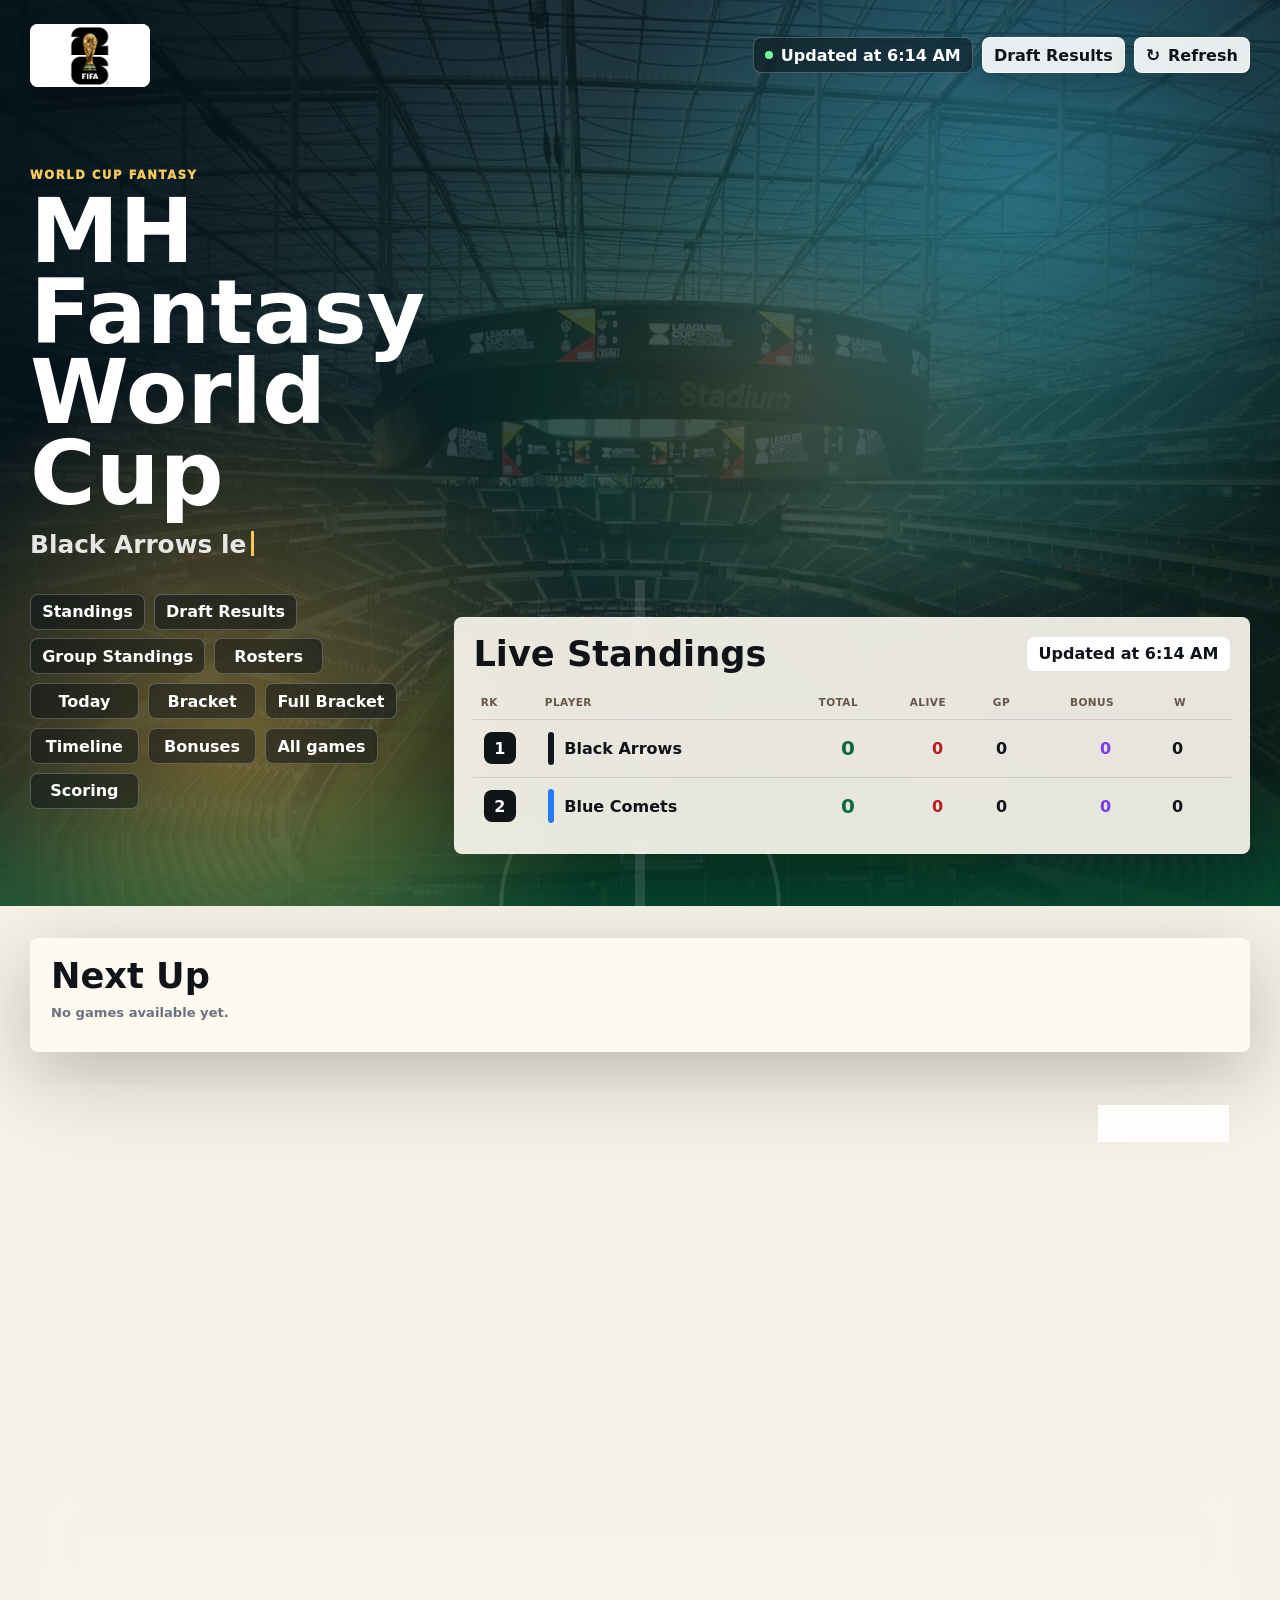
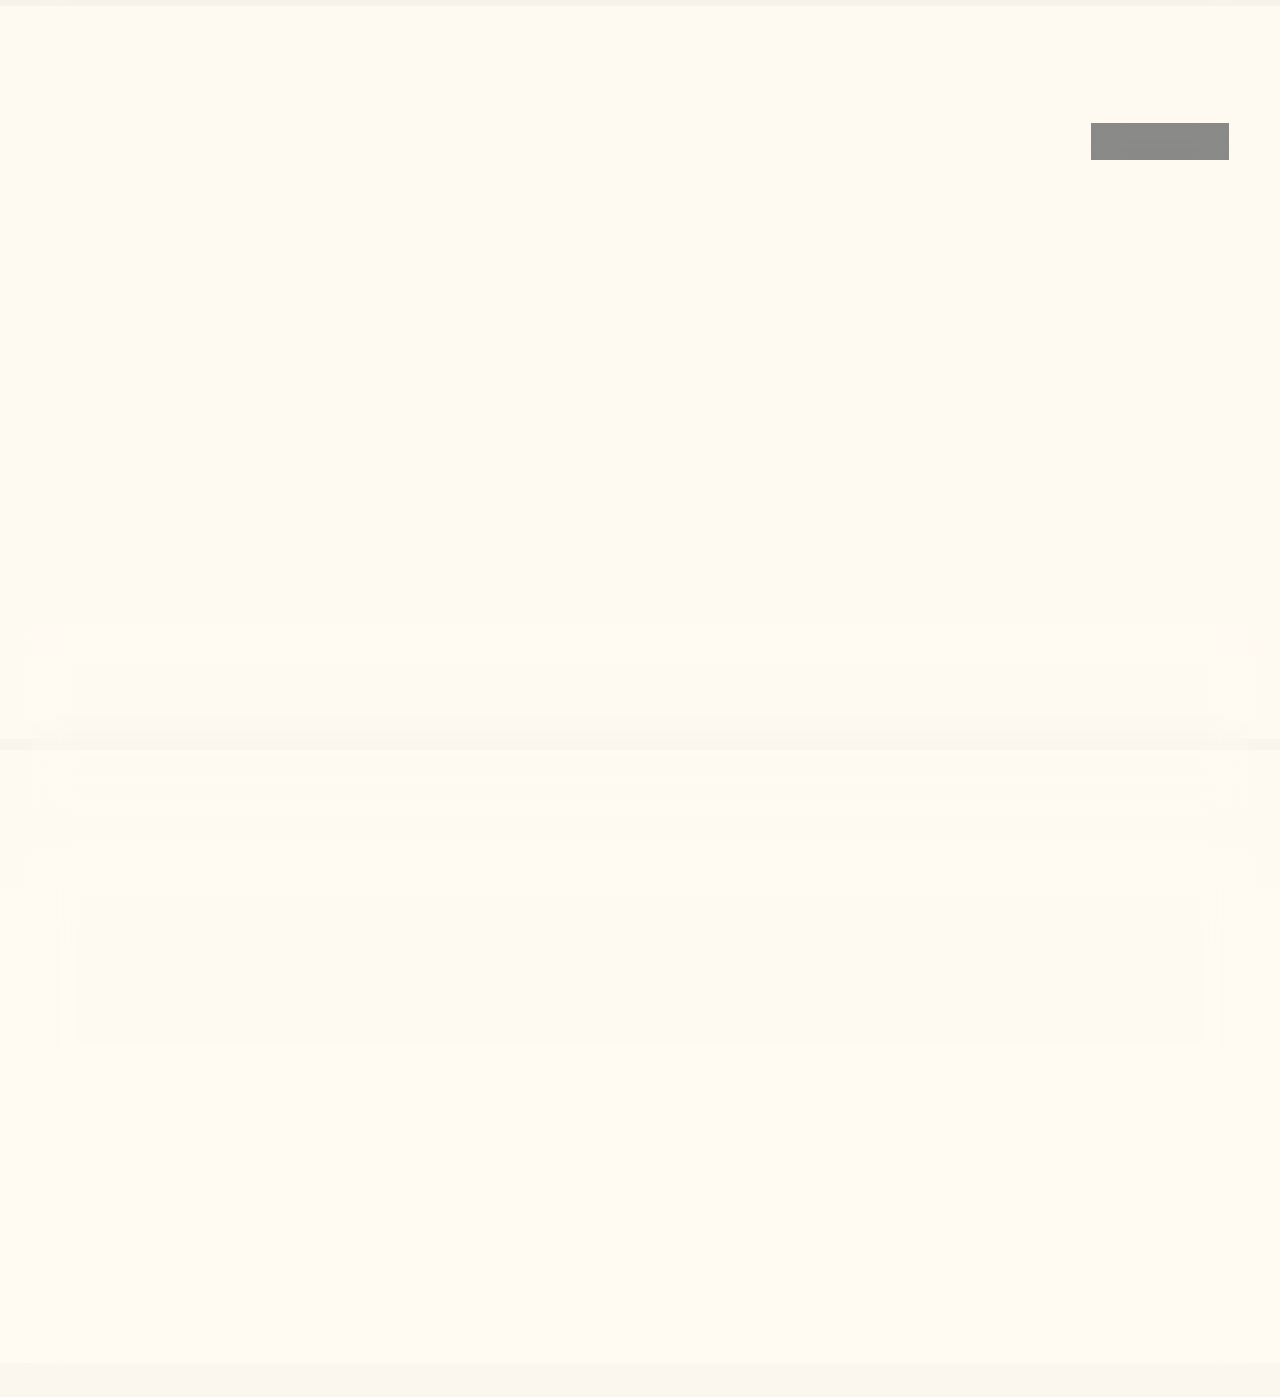
==== commit fe257e67: "Update standings and World Cup bracket UI" ====
--- a/index.html
+++ b/index.html
@@ -60,13 +60,13 @@
                   <tr>
                     <th title="Rank">RK</th>
                     <th>Player</th>
+                    <th>Total</th>
+                    <th title="Countries remaining">Alive</th>
                     <th>GP</th>
-                    <th>Total</th>
                     <th title="Bonus">Bonus</th>
                     <th title="Wins">W</th>
                     <th title="Goals">G</th>
                     <th title="Defense">Def</th>
-                    <th title="Countries remaining">Alive</th>
                     <th title="Cards">Cards</th>
                   </tr>
                 </thead>
--- a/styles.css
+++ b/styles.css
@@ -319,21 +319,24 @@
 
 .fantasy-table th:nth-child(3),
 .fantasy-table td:nth-child(3) {
-  width: 4rem;
+  width: 6.5rem;
 }
 
 .fantasy-table th:nth-child(4),
 .fantasy-table td:nth-child(4) {
-  width: 6.5rem;
+  width: 5.5rem;
 }
 
 .fantasy-table th:nth-child(5),
 .fantasy-table td:nth-child(5) {
+  width: 4rem;
+}
+
+.fantasy-table th:nth-child(6),
+.fantasy-table td:nth-child(6) {
   width: 6.5rem;
 }
 
-.fantasy-table th:nth-child(6),
-.fantasy-table td:nth-child(6),
 .fantasy-table th:nth-child(7),
 .fantasy-table td:nth-child(7) {
   width: 4.5rem;
@@ -363,6 +366,23 @@
 .countries-remaining {
   color: #0c6b45;
   font-weight: 950;
+}
+
+.countries-remaining-4 {
+  color: #b7791f;
+}
+
+.countries-remaining-3 {
+  color: #0c6b45;
+}
+
+.countries-remaining-2 {
+  color: #ca8a04;
+}
+
+.countries-remaining-1,
+.countries-remaining-0 {
+  color: #b91c1c;
 }
 
 .fantasy-table th:nth-child(1),
@@ -654,12 +674,25 @@
   background: rgba(16, 20, 24, 0.035);
 }
 
+.roster-country-detail-eliminated,
+.roster-country-detail-eliminated:nth-child(odd) {
+  background: rgba(220, 38, 38, 0.1);
+}
+
 .roster-country-detail[open] {
   background: rgba(16, 20, 24, 0.055);
 }
 
+.roster-country-detail-eliminated[open] {
+  background: rgba(220, 38, 38, 0.14);
+}
+
 .roster-country-detail[open] .roster-country-row {
   background: rgba(255, 255, 255, 0.66);
+}
+
+.roster-country-detail-eliminated[open] .roster-country-row {
+  background: rgba(255, 245, 245, 0.72);
 }
 
 .roster-country-row {
@@ -739,6 +772,11 @@
   font-size: 0.68rem;
   font-weight: 750;
   text-transform: capitalize;
+}
+
+.roster-country-detail-eliminated .roster-country-name span,
+.roster-country-detail-eliminated .country-point-number {
+  color: #991b1b;
 }
 
 .country-point-number {
@@ -1976,8 +2014,26 @@
   font-weight: 850;
 }
 
+.world-cup-bracket-points {
+  justify-self: start;
+  min-width: 2.1rem;
+  padding: 0.1rem 0.28rem;
+  border-radius: 999px;
+  background: rgba(16, 20, 24, 0.08);
+  color: var(--ink);
+  font-size: 0.64rem;
+  font-variant-numeric: tabular-nums;
+  font-weight: 950;
+  line-height: 1.2;
+  text-align: center;
+}
+
 .world-cup-bracket-side:last-child {
   text-align: right;
+}
+
+.world-cup-bracket-side:last-child .world-cup-bracket-points {
+  justify-self: end;
 }
 
 .world-cup-bracket-vs {
@@ -3027,21 +3083,17 @@
   }
 
   .fantasy-table td:nth-child(3) {
-    display: none;
-  }
-
-  .fantasy-table td:nth-child(4) {
     grid-column: 3;
     grid-row: 1 / span 2;
     align-self: center;
     text-align: right;
   }
 
-  .fantasy-table td:nth-child(n + 5) {
+  .fantasy-table td:nth-child(n + 4) {
     display: none;
   }
 
-  .fantasy-table td:nth-child(n + 5)::before {
+  .fantasy-table td:nth-child(n + 4)::before {
     content: none;
   }
 
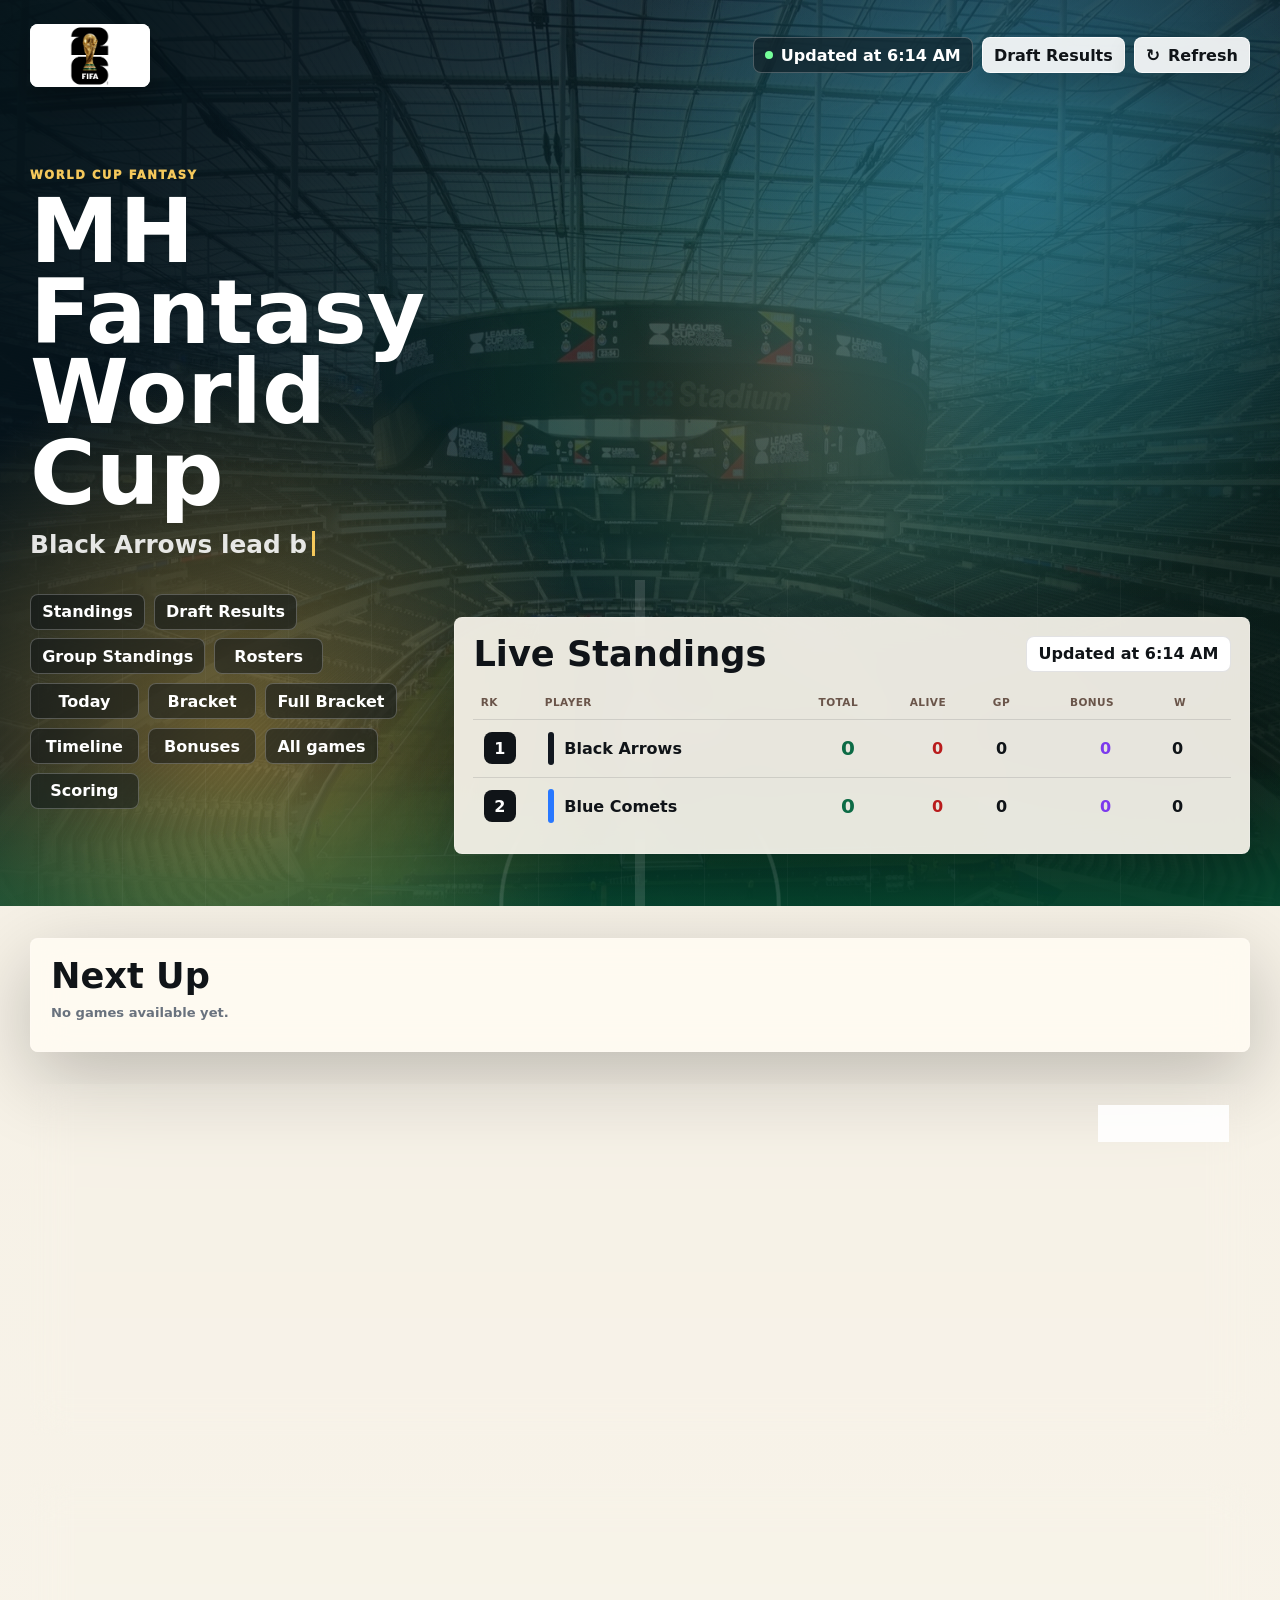
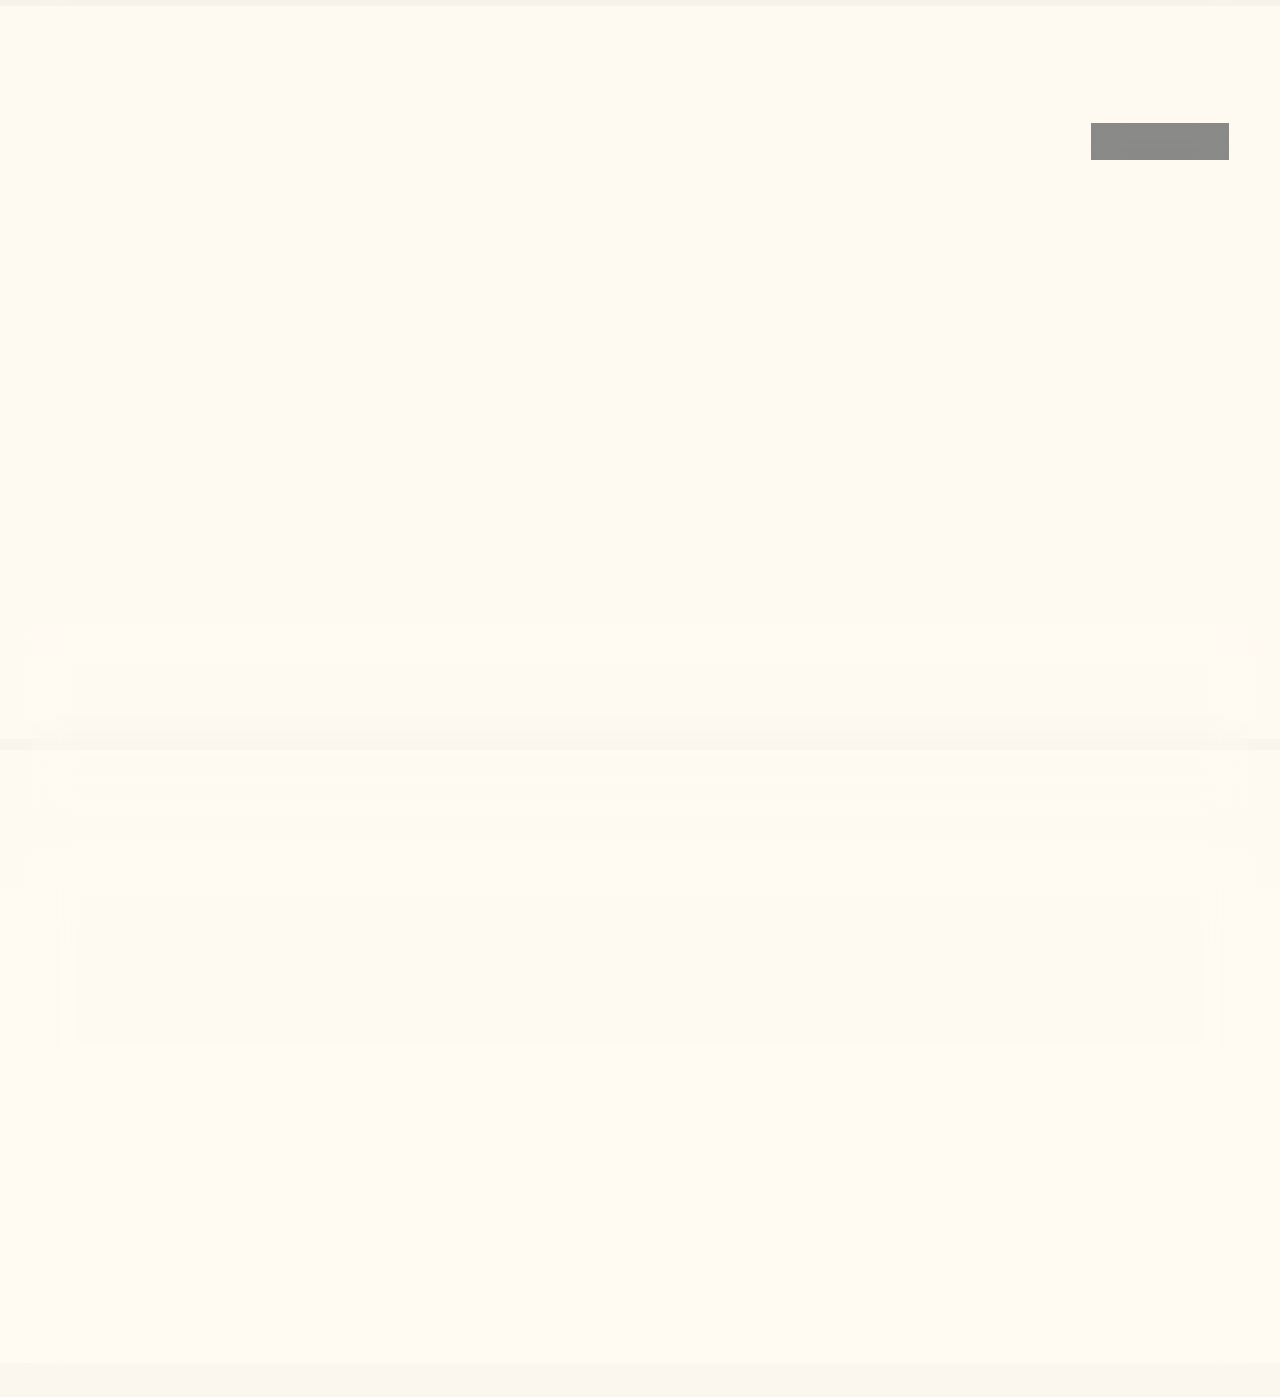
==== commit 89bb40dc: "Fix knockout elimination detection" ====
--- a/index.html
+++ b/index.html
@@ -178,6 +178,6 @@
 
     <script src="./config.js"></script>
     <script src="./world-cup-2026-groups.js?v=20260620-groups"></script>
-    <script src="./app.js?v=20260620-groups"></script>
+    <script src="./app.js?v=20260628-knockouts"></script>
   </body>
 </html>
--- a/styles.css
+++ b/styles.css
@@ -369,18 +369,21 @@
 }
 
 .countries-remaining-4 {
-  color: #b7791f;
+  color: #b8860b;
 }
 
 .countries-remaining-3 {
-  color: #0c6b45;
+  color: #047857;
 }
 
 .countries-remaining-2 {
-  color: #ca8a04;
-}
-
-.countries-remaining-1,
+  color: #3b5b92;
+}
+
+.countries-remaining-1 {
+  color: #c05621;
+}
+
 .countries-remaining-0 {
   color: #b91c1c;
 }
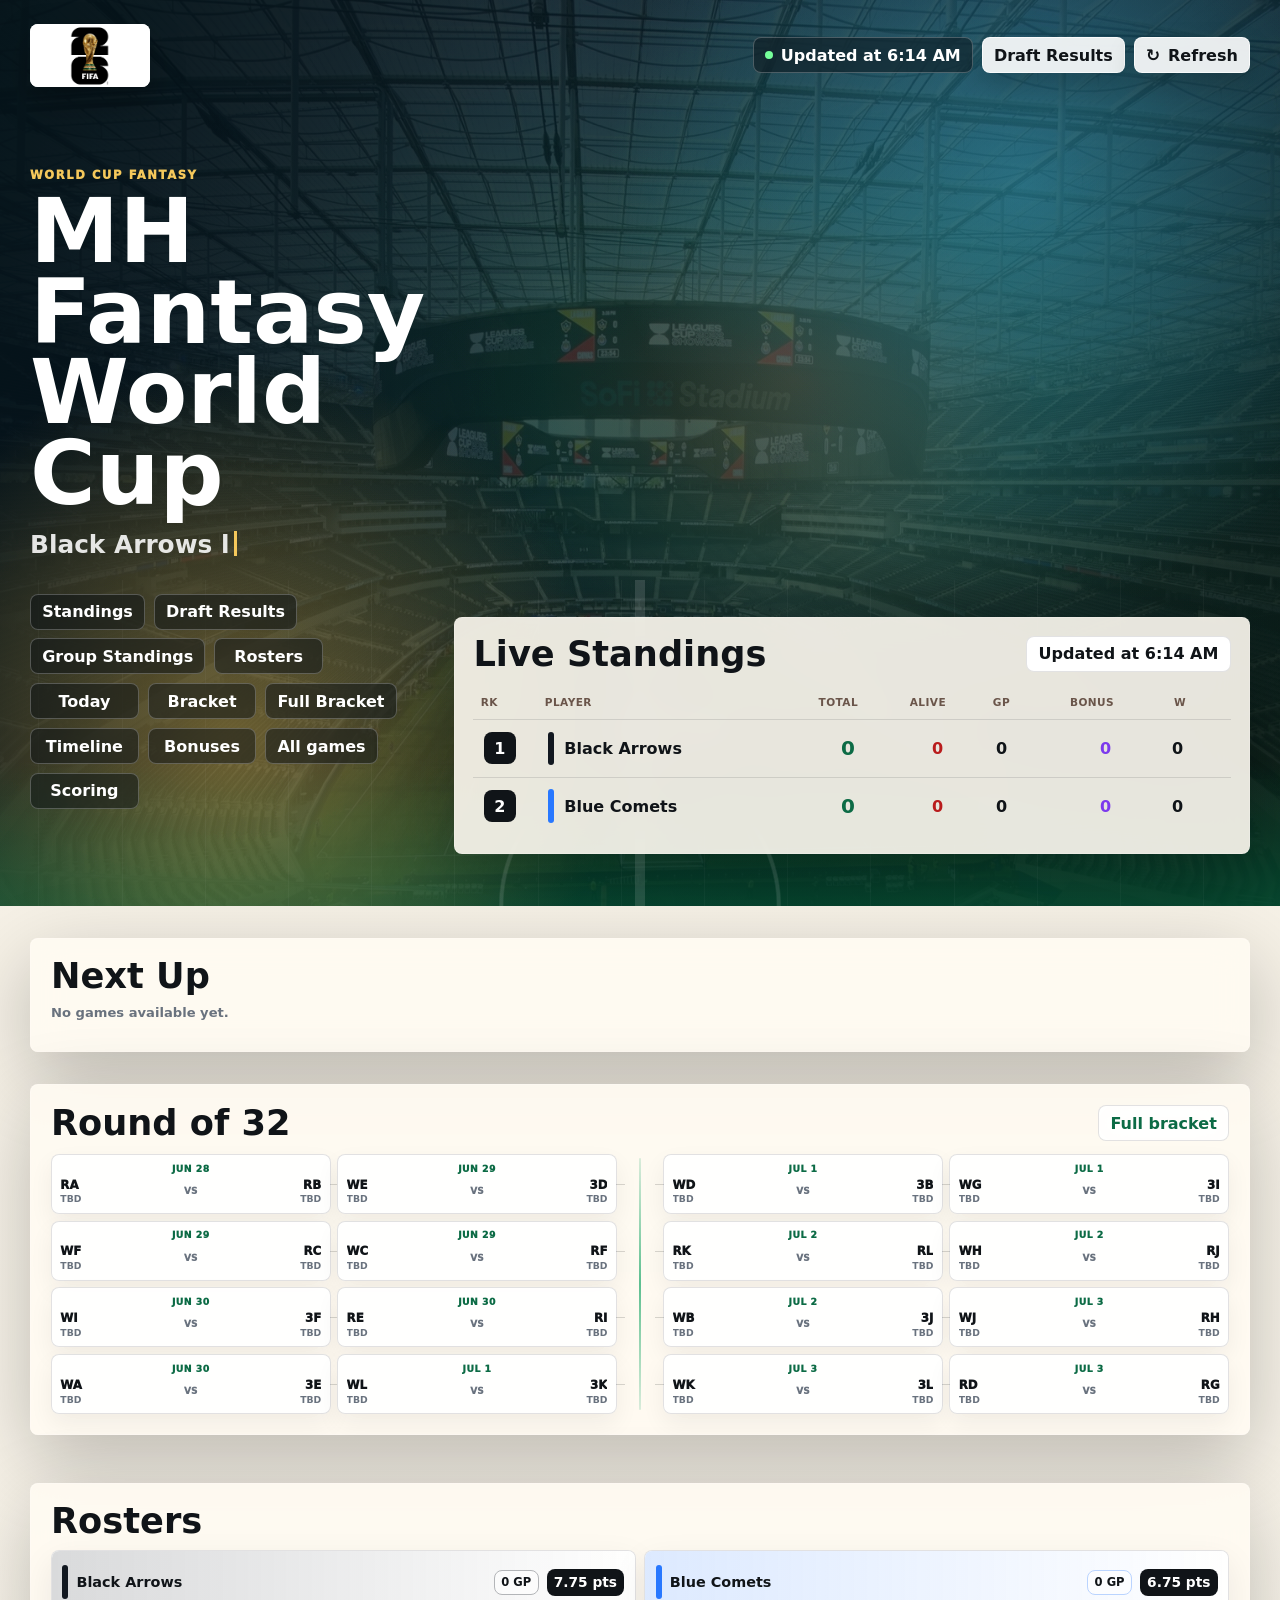
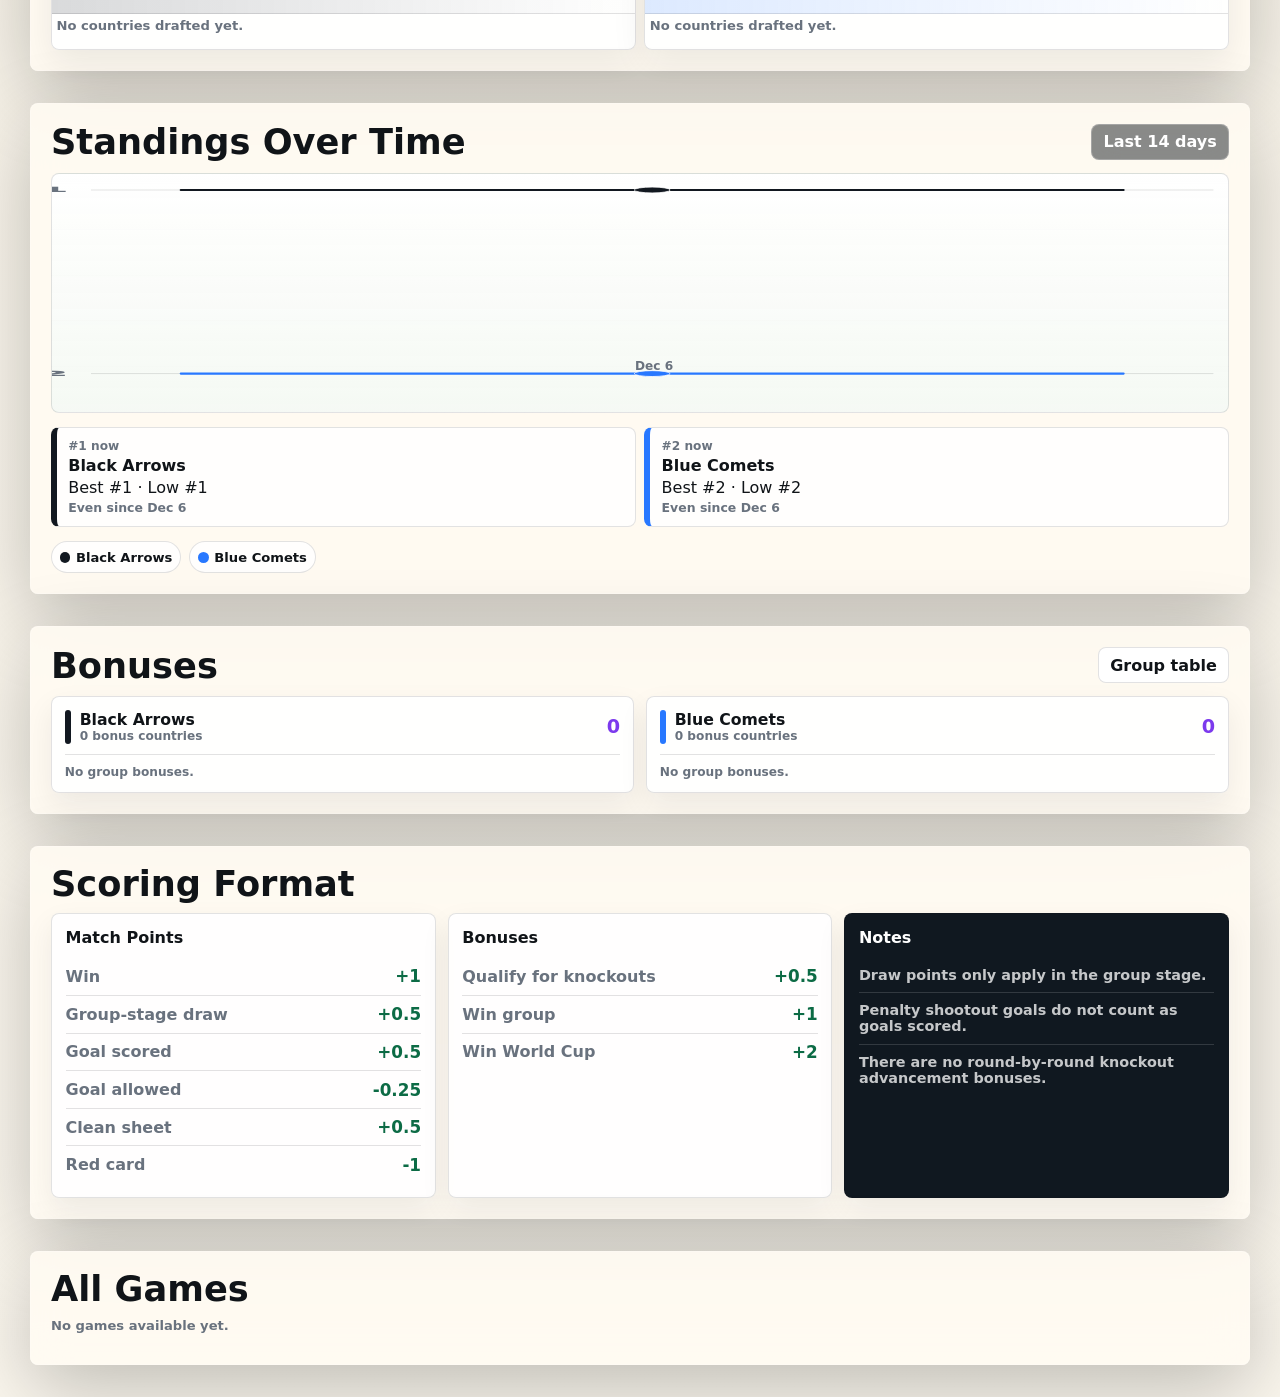
==== commit 7fa83c1d: "Fix knockout scoring and bonus fallbacks" ====
--- a/index.html
+++ b/index.html
@@ -178,6 +178,6 @@
 
     <script src="./config.js"></script>
     <script src="./world-cup-2026-groups.js?v=20260620-groups"></script>
-    <script src="./app.js?v=20260628-knockouts"></script>
+    <script src="./app.js?v=20260629-bonus-fix"></script>
   </body>
 </html>
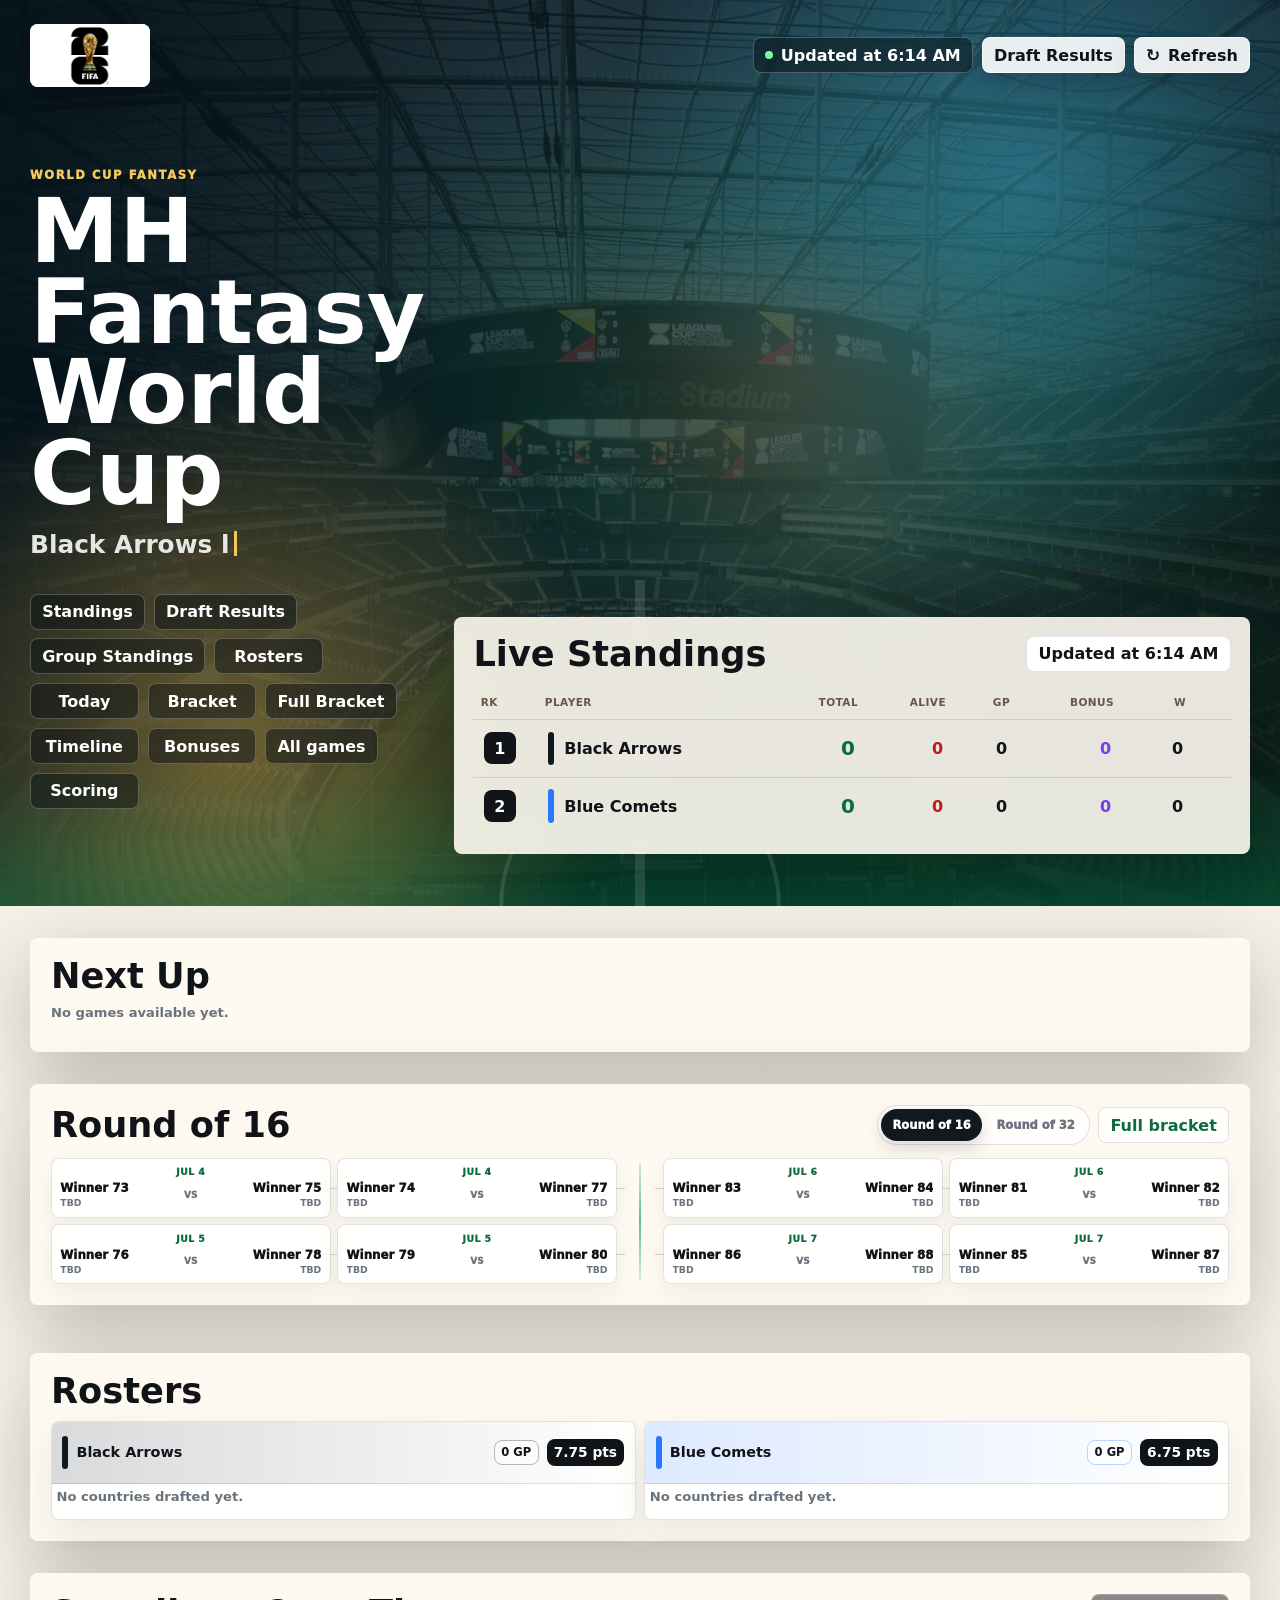
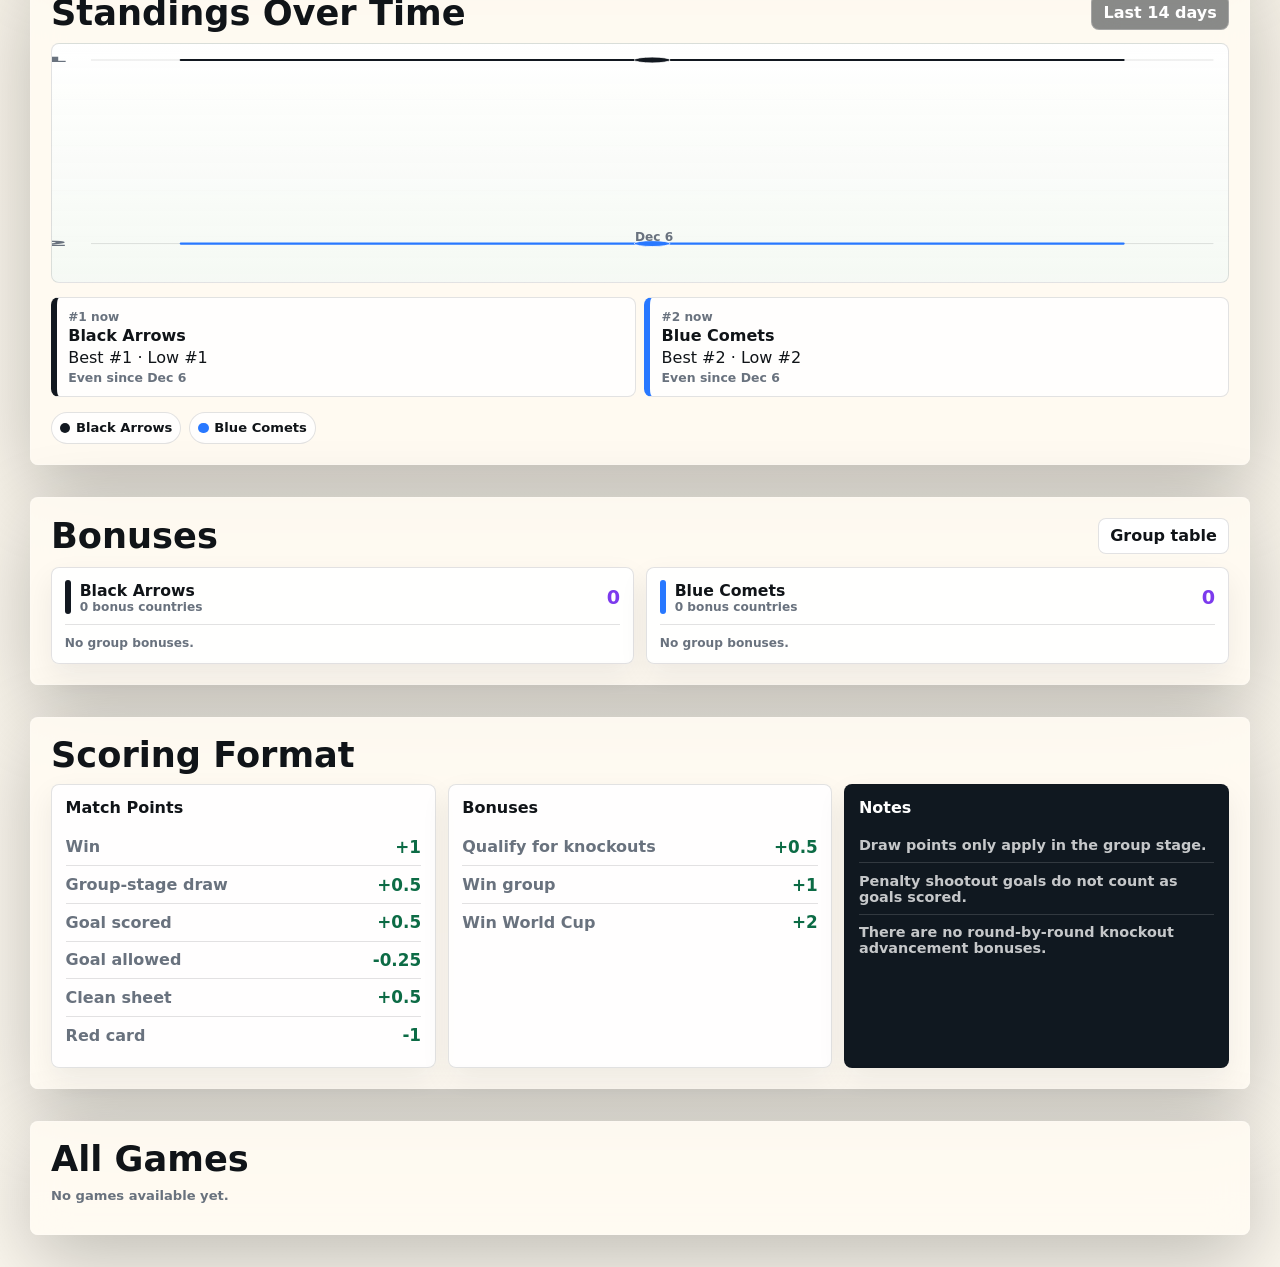
==== commit 540d1d7b: "Add condensed bracket round tabs" ====
--- a/index.html
+++ b/index.html
@@ -91,9 +91,15 @@
       <section id="world-cup-bracket" class="content-section bracket-section" aria-labelledby="bracket-title">
         <div class="section-heading">
           <div>
-            <h2 id="bracket-title">World Cup Bracket</h2>
+            <h2 id="bracket-title">Round of 16</h2>
           </div>
-          <a class="soft-pill soft-pill-link" href="./world-cup-bracket.html">Full bracket</a>
+          <div class="bracket-actions">
+            <div class="bracket-round-tabs" role="tablist" aria-label="Bracket round">
+              <button type="button" class="bracket-round-tab is-active" role="tab" aria-selected="true" data-bracket-round="R16">Round of 16</button>
+              <button type="button" class="bracket-round-tab" role="tab" aria-selected="false" data-bracket-round="R32">Round of 32</button>
+            </div>
+            <a class="soft-pill soft-pill-link" href="./world-cup-bracket.html">Full bracket</a>
+          </div>
         </div>
         <div id="world-cup-bracket-grid" class="world-cup-bracket-grid"></div>
       </section>
@@ -178,6 +184,6 @@
 
     <script src="./config.js"></script>
     <script src="./world-cup-2026-groups.js?v=20260620-groups"></script>
-    <script src="./app.js?v=20260629-bonus-fix"></script>
+    <script src="./app.js?v=20260704-condensed-bracket-tabs"></script>
   </body>
 </html>
--- a/styles.css
+++ b/styles.css
@@ -1920,6 +1920,49 @@
   font-weight: 800;
 }
 
+.bracket-actions {
+  display: flex;
+  flex-wrap: wrap;
+  align-items: center;
+  justify-content: flex-end;
+  gap: 0.5rem;
+}
+
+.bracket-round-tabs {
+  display: inline-flex;
+  align-items: center;
+  gap: 0.16rem;
+  padding: 0.18rem;
+  border: 1px solid var(--line);
+  border-radius: 999px;
+  background: rgba(255, 255, 255, 0.72);
+}
+
+.bracket-round-tab {
+  min-height: 2rem;
+  padding: 0 0.72rem;
+  border: 0;
+  border-radius: 999px;
+  background: transparent;
+  color: var(--muted);
+  cursor: pointer;
+  font: inherit;
+  font-size: 0.72rem;
+  font-weight: 950;
+  white-space: nowrap;
+}
+
+.bracket-round-tab.is-active {
+  background: #121820;
+  color: white;
+  box-shadow: 0 7px 16px rgba(16, 20, 24, 0.16);
+}
+
+.bracket-round-tab:focus-visible {
+  outline: 3px solid rgba(24, 165, 102, 0.28);
+  outline-offset: 2px;
+}
+
 .world-cup-bracket-grid {
   display: grid;
   grid-template-columns: minmax(0, 1fr) 1.8rem minmax(0, 1fr);
@@ -2799,6 +2842,10 @@
     grid-template-columns: 1fr;
   }
 
+  .bracket-actions {
+    justify-content: flex-start;
+  }
+
   .world-cup-bracket-lane {
     grid-template-columns: repeat(2, minmax(0, 1fr));
   }
@@ -3299,6 +3346,15 @@
     grid-template-columns: 1fr;
   }
 
+  .bracket-round-tabs {
+    width: 100%;
+  }
+
+  .bracket-round-tab {
+    flex: 1 1 0;
+    padding: 0 0.42rem;
+  }
+
   .world-cup-bracket-match {
     min-height: 3.55rem;
   }
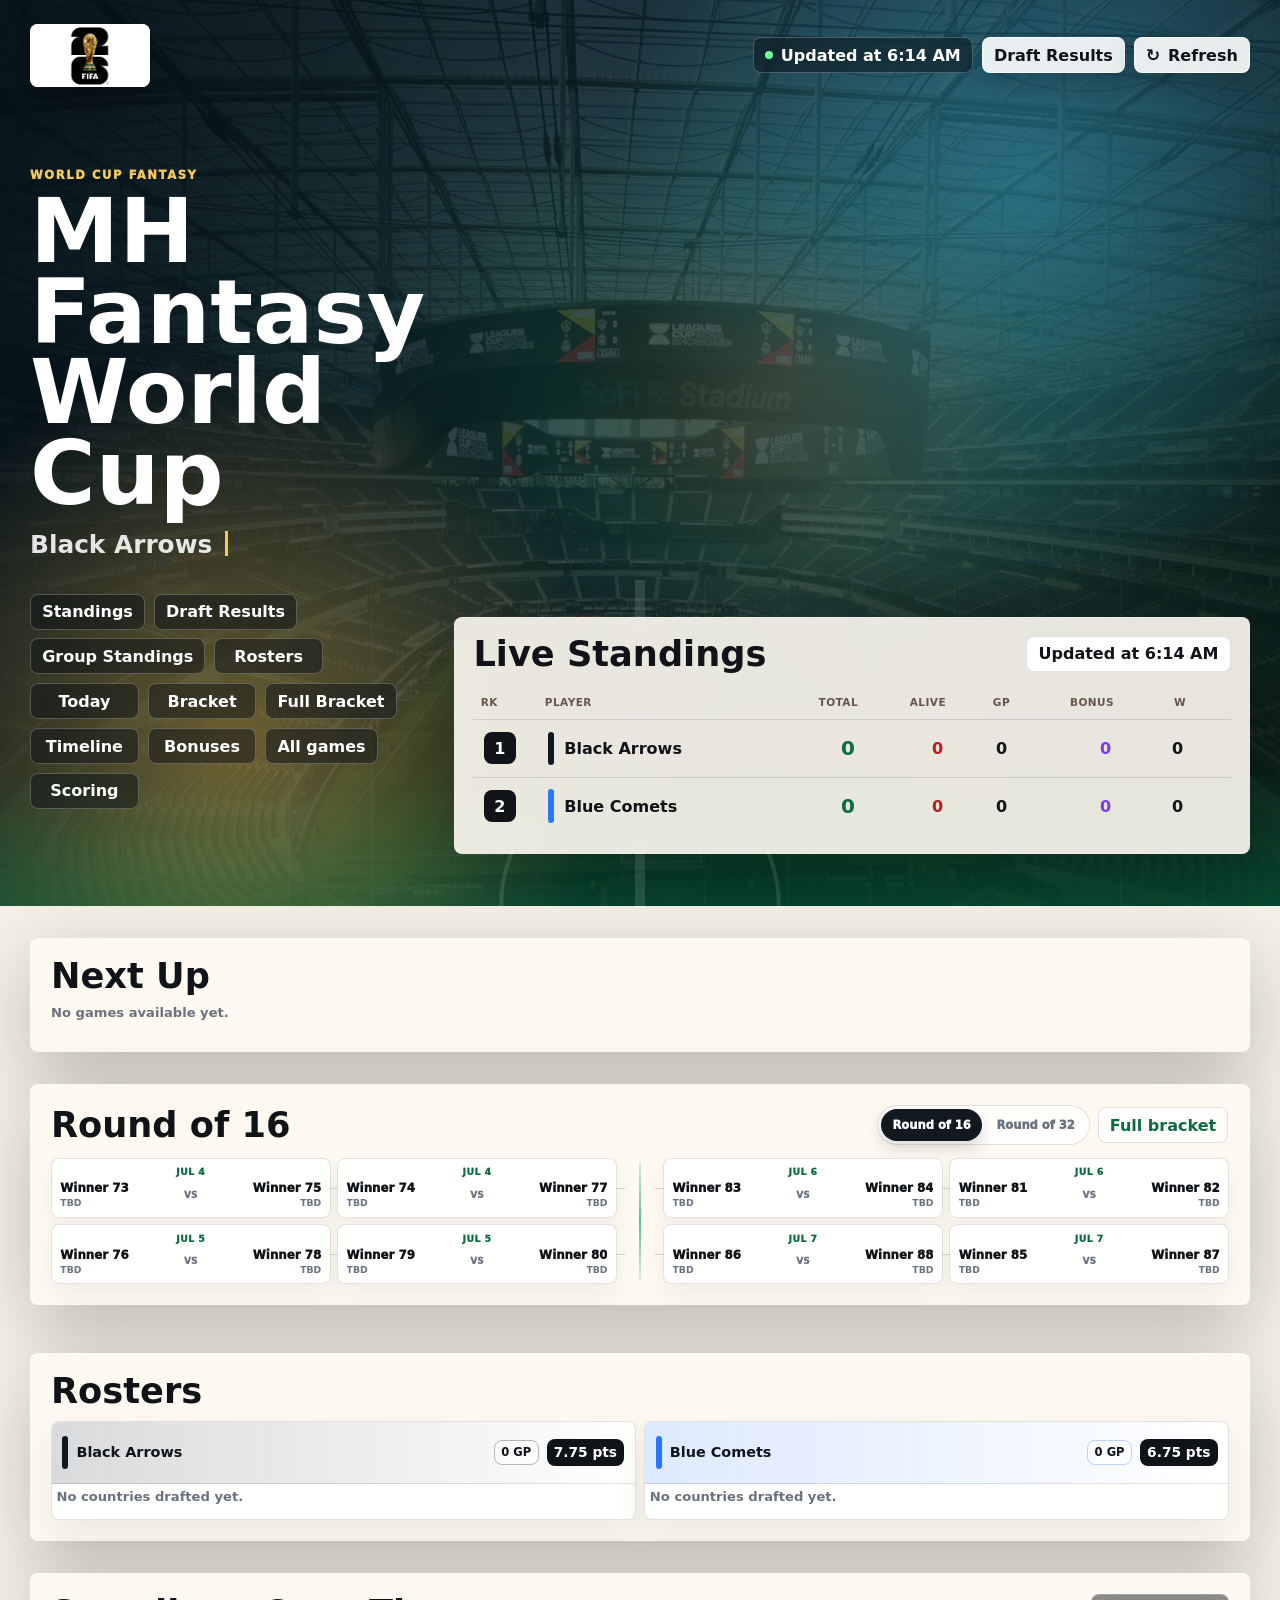
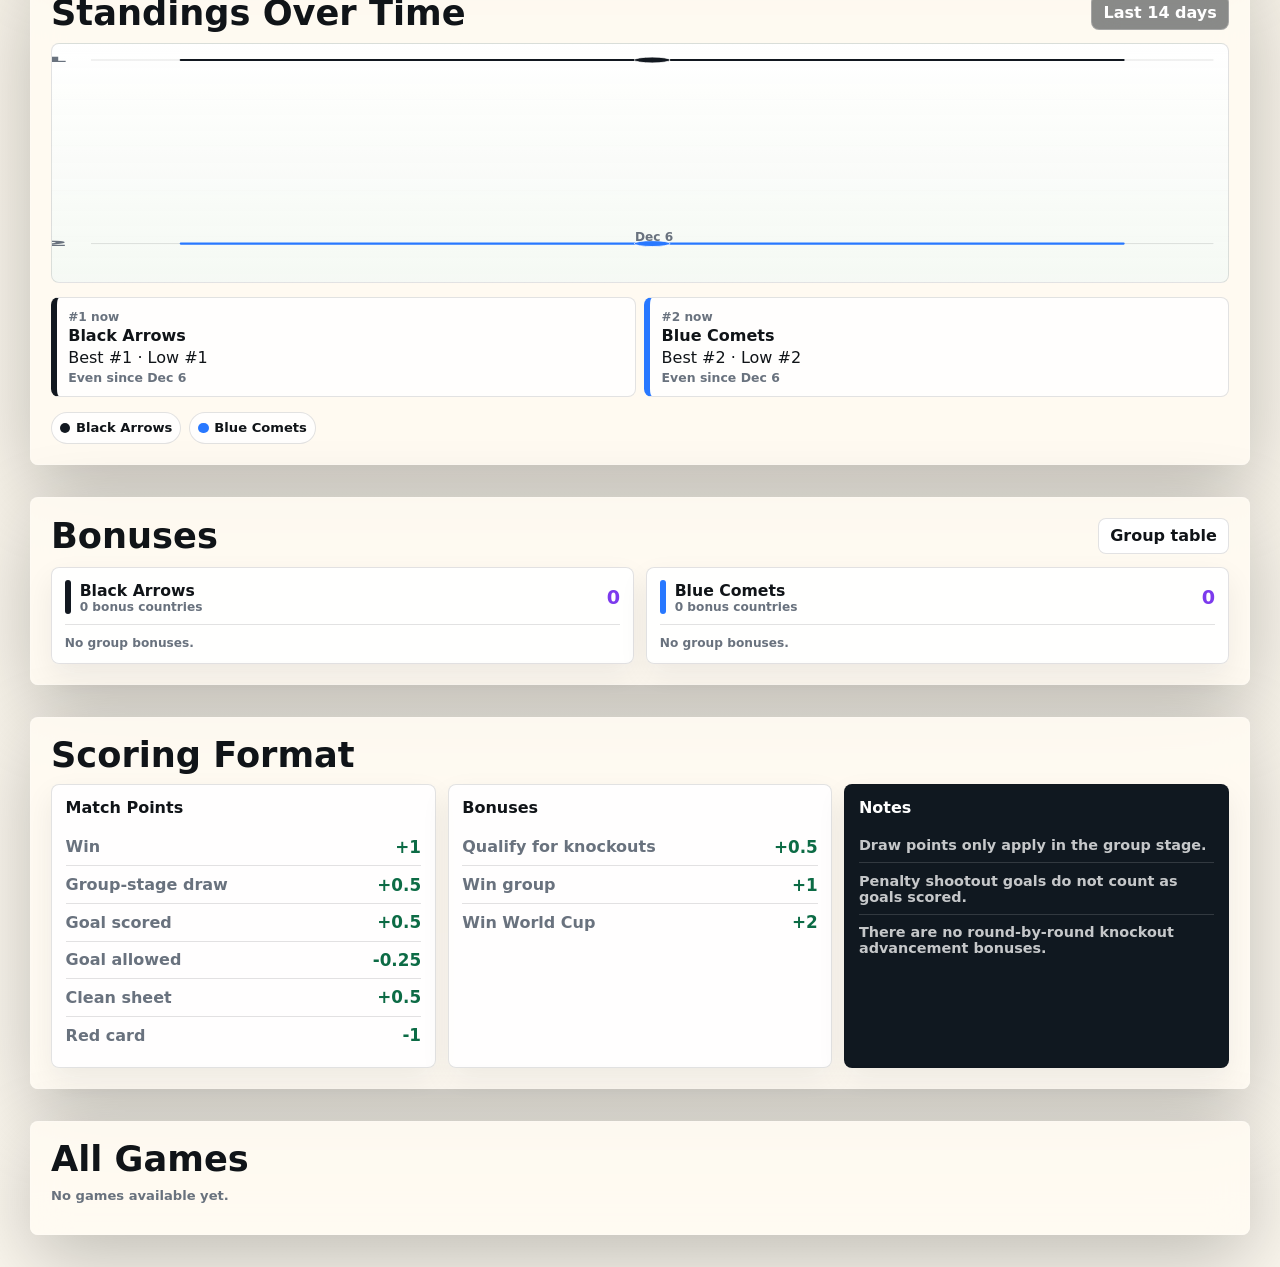
==== commit f0c49350: "Bump app cache key" ====
--- a/index.html
+++ b/index.html
@@ -184,6 +184,6 @@
 
     <script src="./config.js"></script>
     <script src="./world-cup-2026-groups.js?v=20260620-groups"></script>
-    <script src="./app.js?v=20260704-condensed-bracket-tabs"></script>
+    <script src="./app.js?v=20260704-condensed-bracket-tabs-2"></script>
   </body>
 </html>
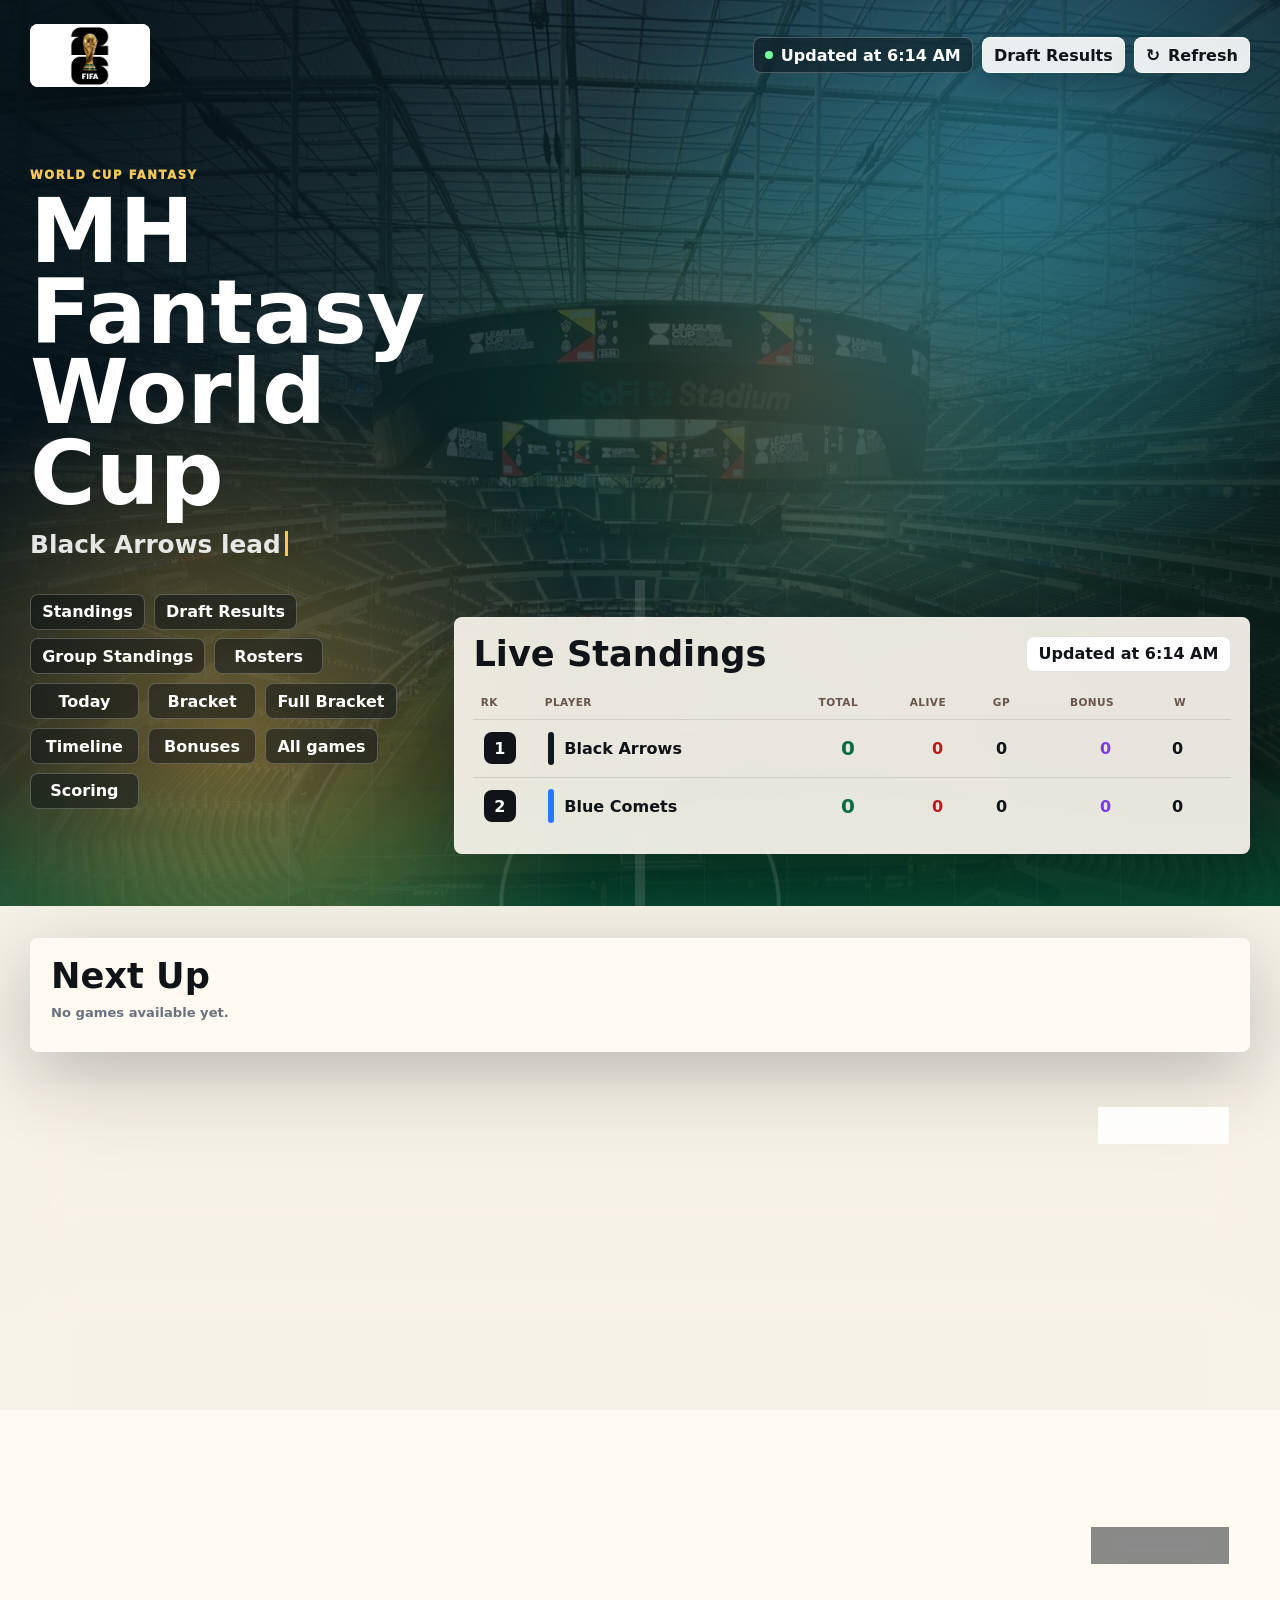
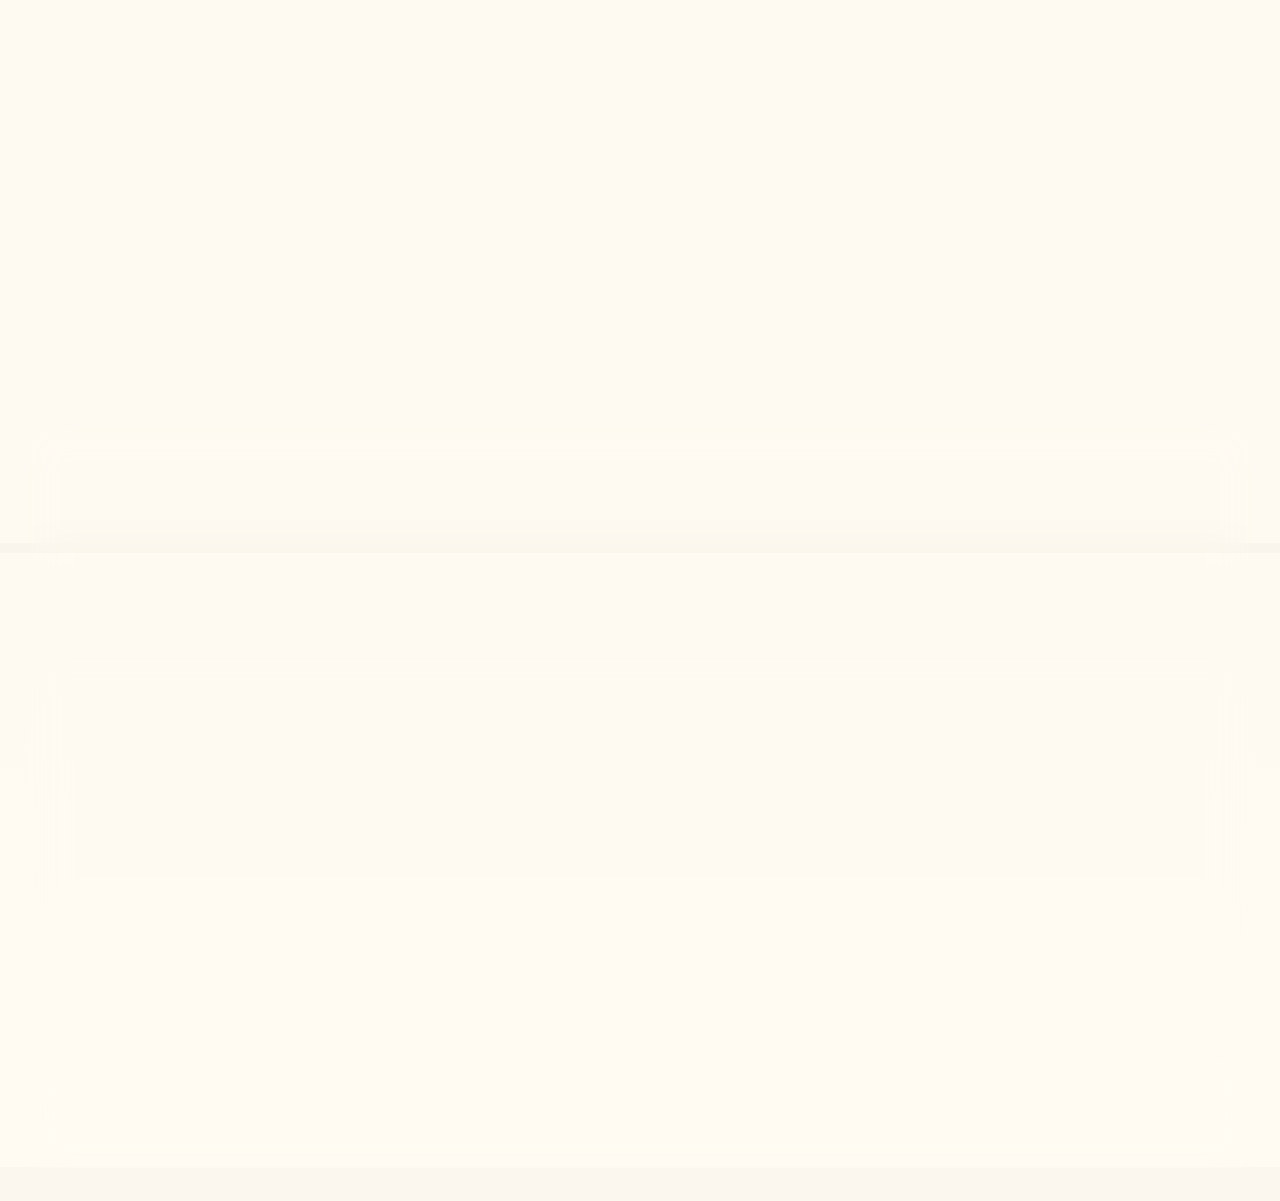
==== commit 502a614e: "Update condensed bracket for quarterfinals" ====
--- a/index.html
+++ b/index.html
@@ -91,11 +91,12 @@
       <section id="world-cup-bracket" class="content-section bracket-section" aria-labelledby="bracket-title">
         <div class="section-heading">
           <div>
-            <h2 id="bracket-title">Round of 16</h2>
+            <h2 id="bracket-title">Quarterfinals</h2>
           </div>
           <div class="bracket-actions">
             <div class="bracket-round-tabs" role="tablist" aria-label="Bracket round">
-              <button type="button" class="bracket-round-tab is-active" role="tab" aria-selected="true" data-bracket-round="R16">Round of 16</button>
+              <button type="button" class="bracket-round-tab is-active" role="tab" aria-selected="true" data-bracket-round="QF">Quarterfinals</button>
+              <button type="button" class="bracket-round-tab" role="tab" aria-selected="false" data-bracket-round="R16">Round of 16</button>
               <button type="button" class="bracket-round-tab" role="tab" aria-selected="false" data-bracket-round="R32">Round of 32</button>
             </div>
             <a class="soft-pill soft-pill-link" href="./world-cup-bracket.html">Full bracket</a>
@@ -184,6 +185,6 @@
 
     <script src="./config.js"></script>
     <script src="./world-cup-2026-groups.js?v=20260620-groups"></script>
-    <script src="./app.js?v=20260704-condensed-bracket-tabs-2"></script>
+    <script src="./app.js?v=20260711-quarterfinals"></script>
   </body>
 </html>
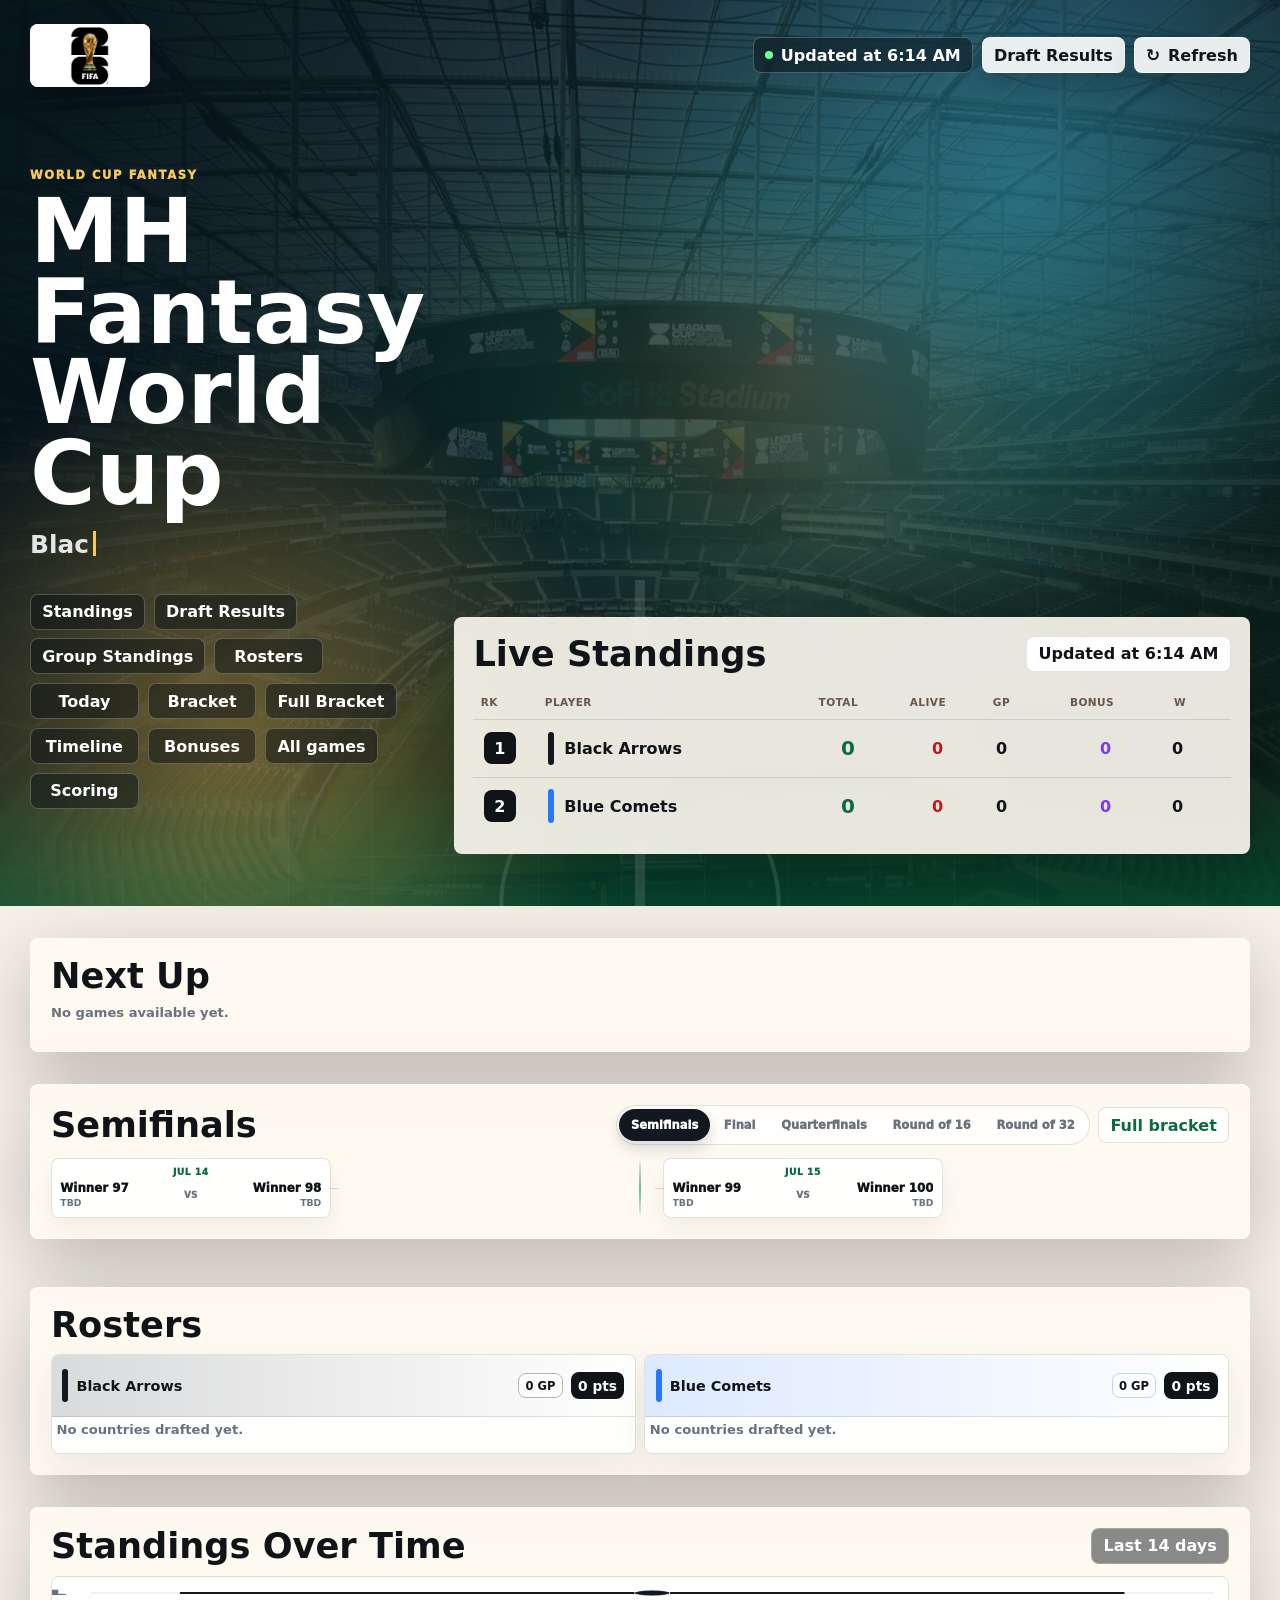
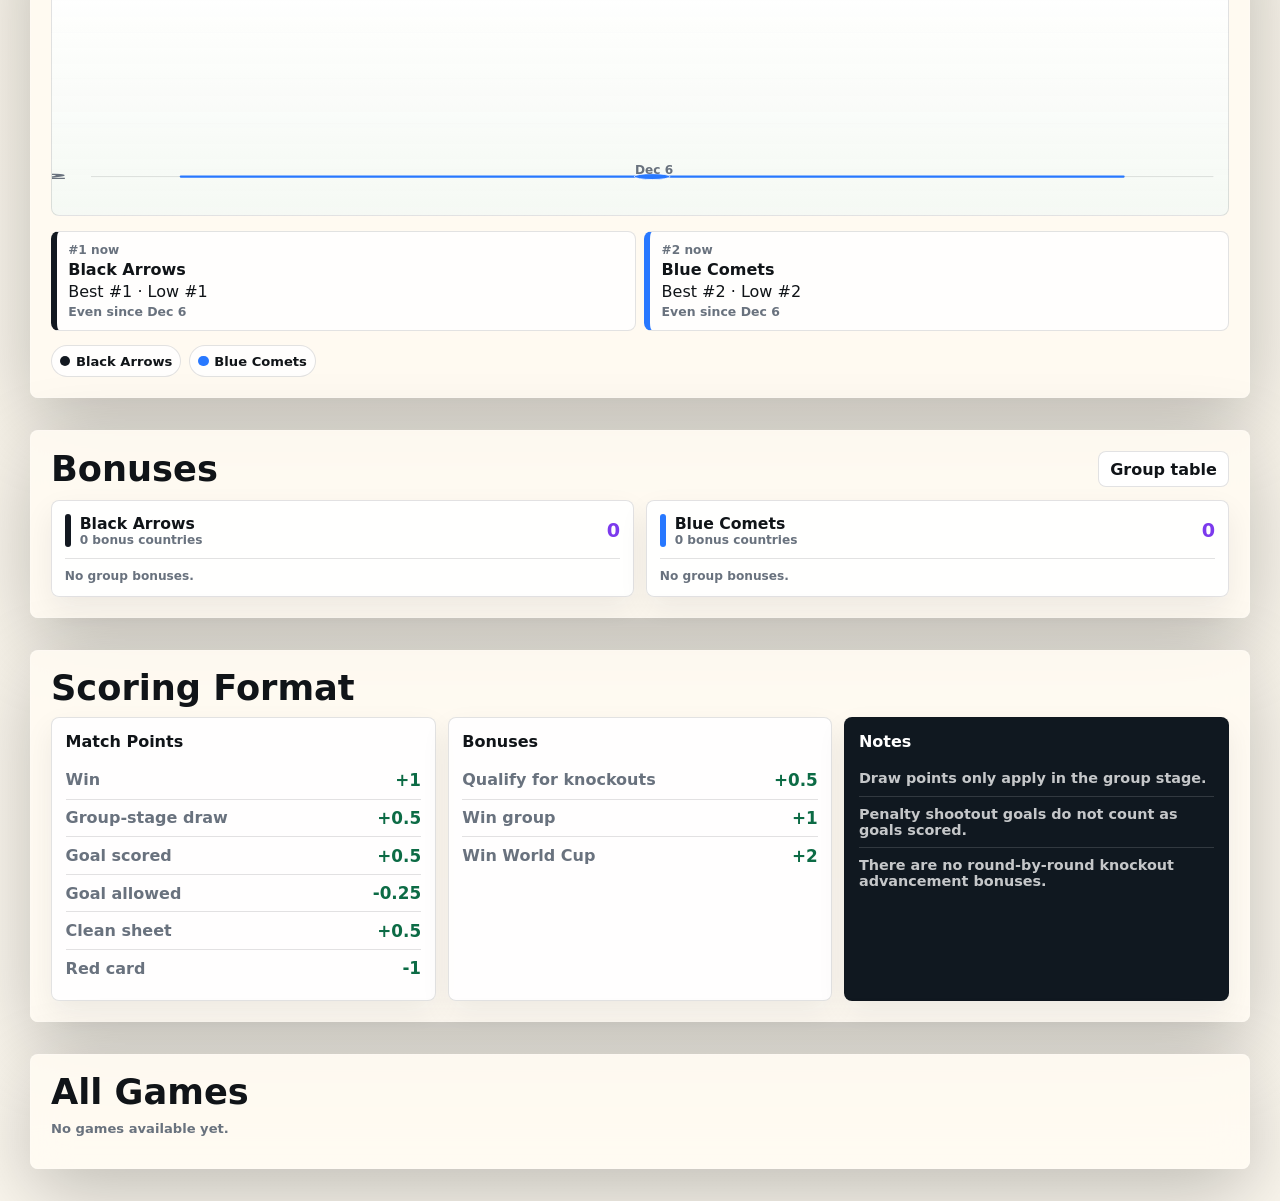
==== commit d3f4e4f1: "Add semifinal and final bracket views" ====
--- a/index.html
+++ b/index.html
@@ -91,11 +91,13 @@
       <section id="world-cup-bracket" class="content-section bracket-section" aria-labelledby="bracket-title">
         <div class="section-heading">
           <div>
-            <h2 id="bracket-title">Quarterfinals</h2>
+            <h2 id="bracket-title">Semifinals</h2>
           </div>
           <div class="bracket-actions">
             <div class="bracket-round-tabs" role="tablist" aria-label="Bracket round">
-              <button type="button" class="bracket-round-tab is-active" role="tab" aria-selected="true" data-bracket-round="QF">Quarterfinals</button>
+              <button type="button" class="bracket-round-tab is-active" role="tab" aria-selected="true" data-bracket-round="SF">Semifinals</button>
+              <button type="button" class="bracket-round-tab" role="tab" aria-selected="false" data-bracket-round="FINAL">Final</button>
+              <button type="button" class="bracket-round-tab" role="tab" aria-selected="false" data-bracket-round="QF">Quarterfinals</button>
               <button type="button" class="bracket-round-tab" role="tab" aria-selected="false" data-bracket-round="R16">Round of 16</button>
               <button type="button" class="bracket-round-tab" role="tab" aria-selected="false" data-bracket-round="R32">Round of 32</button>
             </div>
@@ -185,6 +187,6 @@
 
     <script src="./config.js"></script>
     <script src="./world-cup-2026-groups.js?v=20260620-groups"></script>
-    <script src="./app.js?v=20260711-quarterfinals"></script>
+    <script src="./app.js?v=20260713-semifinals-final"></script>
   </body>
 </html>
